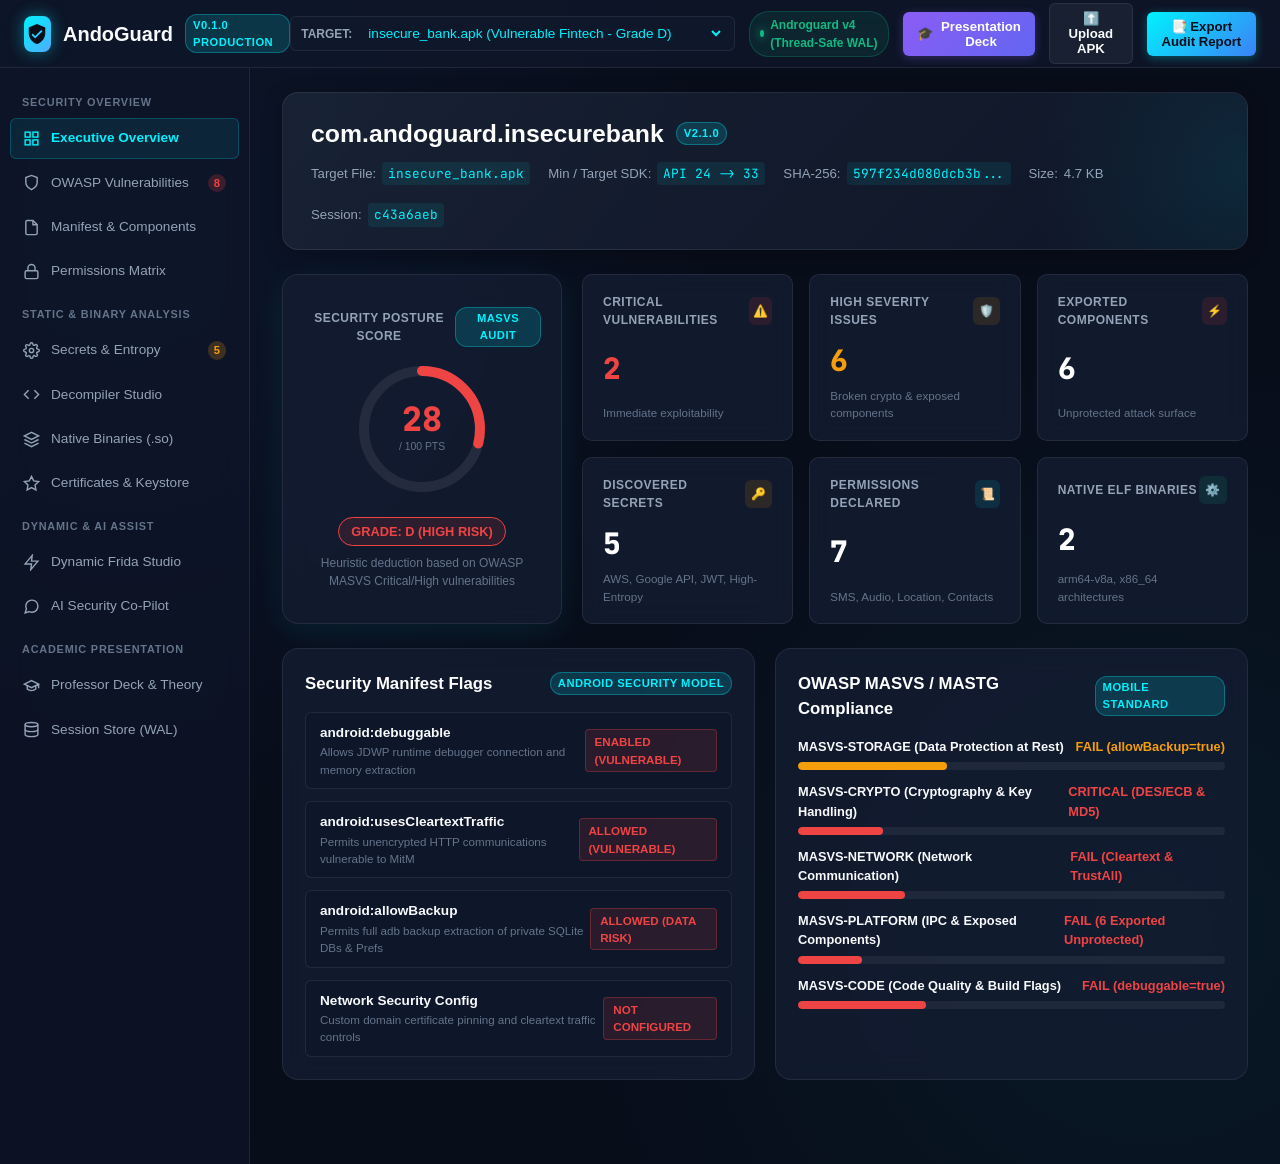
==== dashboard.html @ ec240b14 "feat(dashboard): add modern web dashboard, sample APK datasets, and presentation studio - Add intera" ====
<!DOCTYPE html>
<html lang="en">
<head>
  <meta charset="UTF-8">
  <meta name="viewport" content="width=device-width, initial-scale=1.0">
  <meta name="description" content="AndoGuard — Modern Autonomous Android Reverse Engineering & Security Assessment Dashboard">
  <title>AndoGuard — Android Security Command Center</title>
  <link rel="preconnect" href="https://fonts.googleapis.com">
  <link rel="preconnect" href="https://fonts.gstatic.com" crossorigin>
  <link href="https://fonts.googleapis.com/css2?family=Inter:wght@400;500;600;700;800&family=JetBrains+Mono:wght@400;500;600;700&display=swap" rel="stylesheet">
  <style>
:root {
  --bg-base: #080d1a;
  --bg-surface: #0f172a;
  --bg-card: rgba(20, 30, 51, 0.75);
  --bg-card-hover: rgba(30, 45, 75, 0.85);
  --bg-code: #090d16;
  --border-subtle: rgba(255, 255, 255, 0.08);
  --border-accent: rgba(0, 242, 254, 0.25);
  --text-main: #f8fafc;
  --text-muted: #94a3b8;
  --text-dim: #64748b;
  --cyan-glow: #00f2fe;
  --blue-glow: #3b82f6;
  --purple-glow: #8b5cf6;
  --danger: #ef4444;
  --danger-bg: rgba(239, 68, 68, 0.12);
  --warning: #f59e0b;
  --warning-bg: rgba(245, 158, 11, 0.12);
  --success: #10b981;
  --success-bg: rgba(16, 185, 129, 0.12);
  --info: #06b6d4;
  --radius-lg: 16px;
  --radius-md: 10px;
  --radius-sm: 6px;
  --shadow-glow: 0 8px 32px rgba(0, 242, 254, 0.08);
  --font-main: -apple-system, BlinkMacSystemFont, "Segoe UI", Roboto, "Helvetica Neue", Arial, sans-serif;
  --font-code: "JetBrains Mono", "Fira Code", Consolas, "Courier New", monospace;
  --transition: all 0.2s cubic-bezier(0.4, 0, 0.2, 1);
}

*, *::before, *::after {
  box-sizing: border-box;
  margin: 0;
  padding: 0;
}

body {
  font-family: var(--font-main);
  background-color: var(--bg-base);
  color: var(--text-main);
  line-height: 1.5;
  min-height: 100vh;
  display: flex;
  flex-direction: column;
  overflow-x: hidden;
  background-image: 
    radial-gradient(circle at 10% 20%, rgba(59, 130, 246, 0.07) 0%, transparent 40%),
    radial-gradient(circle at 90% 80%, rgba(0, 242, 254, 0.05) 0%, transparent 40%);
}

/* Custom Scrollbars */
::-webkit-scrollbar {
  width: 7px;
  height: 7px;
}
::-webkit-scrollbar-track {
  background: var(--bg-base);
}
::-webkit-scrollbar-thumb {
  background: #1e293b;
  border-radius: 4px;
}
::-webkit-scrollbar-thumb:hover {
  background: #334155;
}

/* Header & Top Bar */
.navbar {
  height: 68px;
  background: rgba(15, 23, 42, 0.85);
  backdrop-filter: blur(16px);
  -webkit-backdrop-filter: blur(16px);
  border-bottom: 1px solid var(--border-subtle);
  display: flex;
  align-items: center;
  justify-content: space-between;
  padding: 0 24px;
  position: sticky;
  top: 0;
  z-index: 100;
}

.nav-brand {
  display: flex;
  align-items: center;
  gap: 12px;
  font-size: 1.25rem;
  font-weight: 700;
  color: var(--text-main);
  text-decoration: none;
}

.brand-icon {
  width: 36px;
  height: 36px;
  background: linear-gradient(135deg, #00f2fe 0%, #4facfe 100%);
  border-radius: 8px;
  display: flex;
  align-items: center;
  justify-content: center;
  box-shadow: 0 0 16px rgba(0, 242, 254, 0.4);
}

.brand-icon svg {
  width: 22px;
  height: 22px;
  fill: #080d1a;
}

.nav-tag {
  font-size: 0.7rem;
  background: rgba(0, 242, 254, 0.15);
  color: var(--cyan-glow);
  padding: 2px 7px;
  border-radius: 12px;
  border: 1px solid rgba(0, 242, 254, 0.3);
  text-transform: uppercase;
  letter-spacing: 0.5px;
}

.nav-controls {
  display: flex;
  align-items: center;
  gap: 14px;
}

.target-select-wrap {
  display: flex;
  align-items: center;
  background: var(--bg-surface);
  border: 1px solid var(--border-subtle);
  border-radius: var(--radius-sm);
  padding: 2px 10px;
}

.target-select-wrap label {
  font-size: 0.75rem;
  color: var(--text-muted);
  margin-right: 8px;
  text-transform: uppercase;
  font-weight: 600;
}

.target-select {
  background: transparent;
  color: var(--cyan-glow);
  border: none;
  font-size: 0.85rem;
  font-family: inherit;
  outline: none;
  cursor: pointer;
  padding: 6px 4px;
}

.target-select option {
  background: var(--bg-surface);
  color: var(--text-main);
}

.engine-pill {
  display: flex;
  align-items: center;
  gap: 6px;
  background: rgba(16, 185, 129, 0.1);
  border: 1px solid rgba(16, 185, 129, 0.25);
  color: var(--success);
  padding: 4px 10px;
  border-radius: 20px;
  font-size: 0.75rem;
  font-weight: 600;
}

.pulse-dot {
  width: 7px;
  height: 7px;
  background-color: var(--success);
  border-radius: 50%;
  box-shadow: 0 0 8px var(--success);
  animation: pulse 1.8s infinite;
}

@keyframes pulse {
  0% { transform: scale(0.95); opacity: 0.8; }
  50% { transform: scale(1.3); opacity: 1; }
  100% { transform: scale(0.95); opacity: 0.8; }
}

/* Action Buttons */
.btn {
  display: inline-flex;
  align-items: center;
  gap: 8px;
  padding: 7px 14px;
  border-radius: var(--radius-sm);
  font-size: 0.825rem;
  font-weight: 600;
  cursor: pointer;
  border: 1px solid transparent;
  transition: var(--transition);
  text-decoration: none;
}

.btn-primary {
  background: linear-gradient(135deg, #00f2fe 0%, #3b82f6 100%);
  color: #080d1a;
  border: none;
  box-shadow: 0 2px 10px rgba(0, 242, 254, 0.3);
}

.btn-primary:hover {
  transform: translateY(-1px);
  box-shadow: 0 4px 16px rgba(0, 242, 254, 0.5);
}

.btn-academic {
  background: linear-gradient(135deg, #8b5cf6 0%, #6366f1 100%);
  color: #fff;
  border: none;
  box-shadow: 0 2px 10px rgba(139, 92, 246, 0.3);
}

.btn-academic:hover {
  transform: translateY(-1px);
  box-shadow: 0 4px 16px rgba(139, 92, 246, 0.5);
}

.btn-secondary {
  background: rgba(255, 255, 255, 0.05);
  border: 1px solid var(--border-subtle);
  color: var(--text-main);
}

.btn-secondary:hover {
  background: rgba(255, 255, 255, 0.1);
  border-color: var(--border-accent);
}

/* Layout App Container */
.app-container {
  display: flex;
  flex: 1;
}

/* Sidebar Navigation */
.sidebar {
  width: 250px;
  background: rgba(15, 23, 42, 0.6);
  backdrop-filter: blur(12px);
  border-right: 1px solid var(--border-subtle);
  padding: 16px 10px;
  display: flex;
  flex-direction: column;
  gap: 4px;
}

.sidebar-heading {
  font-size: 0.68rem;
  text-transform: uppercase;
  color: var(--text-dim);
  font-weight: 700;
  padding: 10px 12px 4px;
  letter-spacing: 0.8px;
}

.nav-item {
  display: flex;
  align-items: center;
  gap: 11px;
  padding: 9px 12px;
  border-radius: var(--radius-sm);
  color: var(--text-muted);
  text-decoration: none;
  font-size: 0.85rem;
  font-weight: 500;
  cursor: pointer;
  transition: var(--transition);
  border: 1px solid transparent;
}

.nav-item:hover {
  color: var(--text-main);
  background: rgba(255, 255, 255, 0.04);
}

.nav-item.active {
  color: var(--cyan-glow);
  background: rgba(0, 242, 254, 0.08);
  border-color: rgba(0, 242, 254, 0.2);
  font-weight: 600;
}

.nav-item svg {
  width: 17px;
  height: 17px;
  flex-shrink: 0;
}

.nav-badge {
  margin-left: auto;
  font-size: 0.7rem;
  padding: 1px 6px;
  border-radius: 10px;
  background: rgba(239, 68, 68, 0.2);
  color: var(--danger);
  font-weight: 700;
}

.nav-badge.warning {
  background: rgba(245, 158, 11, 0.2);
  color: var(--warning);
}

/* Main Content Area */
.main-content {
  flex: 1;
  padding: 24px 32px 60px;
  overflow-y: auto;
  max-width: 1500px;
  margin: 0 auto;
  width: 100%;
}

.tab-pane {
  display: none;
  animation: fadeIn 0.25s ease-out;
}

.tab-pane.active {
  display: block;
}

@keyframes fadeIn {
  from { opacity: 0; transform: translateY(4px); }
  to { opacity: 1; transform: translateY(0); }
}

/* Dashboard Header Banner */
.target-banner {
  background: linear-gradient(135deg, rgba(30, 41, 59, 0.7) 0%, rgba(15, 23, 42, 0.9) 100%);
  border: 1px solid var(--border-subtle);
  border-radius: var(--radius-lg);
  padding: 22px 28px;
  display: flex;
  align-items: center;
  justify-content: space-between;
  margin-bottom: 24px;
  box-shadow: 0 4px 20px rgba(0, 0, 0, 0.25);
  position: relative;
  overflow: hidden;
}

.target-banner::after {
  content: "";
  position: absolute;
  top: 0;
  right: 0;
  width: 300px;
  height: 100%;
  background: radial-gradient(circle at right center, rgba(0, 242, 254, 0.08) 0%, transparent 70%);
  pointer-events: none;
}

.target-title-block h1 {
  font-size: 1.55rem;
  font-weight: 700;
  color: #fff;
  display: flex;
  align-items: center;
  gap: 12px;
}

.target-meta-row {
  display: flex;
  flex-wrap: wrap;
  gap: 18px;
  margin-top: 10px;
  font-size: 0.825rem;
  color: var(--text-muted);
}

.target-meta-item {
  display: flex;
  align-items: center;
  gap: 6px;
}

.target-meta-item code {
  color: var(--cyan-glow);
  font-family: var(--font-code);
  font-size: 0.8rem;
  background: rgba(0, 242, 254, 0.08);
  padding: 2px 6px;
  border-radius: 4px;
}

/* Security Score Radial & Metric Cards */
.overview-grid {
  display: grid;
  grid-template-columns: 280px 1fr;
  gap: 20px;
  margin-bottom: 24px;
}

.score-card {
  background: var(--bg-card);
  backdrop-filter: blur(12px);
  border: 1px solid var(--border-subtle);
  border-radius: var(--radius-lg);
  padding: 24px 20px;
  display: flex;
  flex-direction: column;
  align-items: center;
  justify-content: center;
  text-align: center;
  box-shadow: var(--shadow-glow);
}

.radial-container {
  position: relative;
  width: 140px;
  height: 140px;
  margin: 12px 0;
}

.radial-svg {
  transform: rotate(-90deg);
  width: 140px;
  height: 140px;
}

.radial-bg {
  fill: none;
  stroke: rgba(255, 255, 255, 0.08);
  stroke-width: 10;
}

.radial-progress {
  fill: none;
  stroke: var(--danger);
  stroke-width: 10;
  stroke-dasharray: 377;
  stroke-dashoffset: 200;
  stroke-linecap: round;
  transition: stroke-dashoffset 1s ease, stroke 0.5s ease;
}

.score-text {
  position: absolute;
  top: 50%;
  left: 50%;
  transform: translate(-50%, -50%);
  display: flex;
  flex-direction: column;
  align-items: center;
}

.score-number {
  font-size: 2.1rem;
  font-weight: 800;
  font-family: var(--font-code);
  line-height: 1;
}

.score-label {
  font-size: 0.65rem;
  text-transform: uppercase;
  color: var(--text-dim);
  margin-top: 2px;
}

.grade-badge {
  display: inline-block;
  padding: 4px 12px;
  border-radius: 20px;
  font-size: 0.8rem;
  font-weight: 700;
  margin-top: 6px;
  background: var(--danger-bg);
  color: var(--danger);
  border: 1px solid rgba(239, 68, 68, 0.3);
}

.metrics-summary-grid {
  display: grid;
  grid-template-columns: repeat(auto-fit, minmax(180px, 1fr));
  gap: 16px;
}

.metric-card {
  background: var(--bg-card);
  backdrop-filter: blur(12px);
  border: 1px solid var(--border-subtle);
  border-radius: var(--radius-md);
  padding: 18px 20px;
  display: flex;
  flex-direction: column;
  justify-content: space-between;
  transition: var(--transition);
}

.metric-card:hover {
  border-color: var(--border-accent);
  transform: translateY(-2px);
}

.metric-header {
  display: flex;
  align-items: center;
  justify-content: space-between;
  color: var(--text-muted);
  font-size: 0.75rem;
  font-weight: 600;
  text-transform: uppercase;
  letter-spacing: 0.5px;
}

.metric-icon {
  width: 28px;
  height: 28px;
  border-radius: 6px;
  display: flex;
  align-items: center;
  justify-content: center;
}

.metric-icon.danger { background: var(--danger-bg); color: var(--danger); }
.metric-icon.warning { background: var(--warning-bg); color: var(--warning); }
.metric-icon.success { background: var(--success-bg); color: var(--success); }
.metric-icon.info { background: rgba(0, 242, 254, 0.1); color: var(--cyan-glow); }

.metric-value {
  font-size: 1.85rem;
  font-weight: 800;
  margin-top: 10px;
  font-family: var(--font-code);
  color: #fff;
}

.metric-sub {
  font-size: 0.725rem;
  color: var(--text-dim);
  margin-top: 4px;
}

/* Security Flags & MASVS Matrix */
.cards-row {
  display: grid;
  grid-template-columns: 1fr 1fr;
  gap: 20px;
  margin-bottom: 24px;
}

.panel-card {
  background: var(--bg-card);
  backdrop-filter: blur(12px);
  border: 1px solid var(--border-subtle);
  border-radius: var(--radius-lg);
  padding: 22px;
}

.panel-card h2 {
  font-size: 1.05rem;
  font-weight: 600;
  color: #fff;
  margin-bottom: 16px;
  display: flex;
  align-items: center;
  justify-content: space-between;
}

.flags-list {
  display: flex;
  flex-direction: column;
  gap: 12px;
}

.flag-item {
  display: flex;
  align-items: center;
  justify-content: space-between;
  padding: 10px 14px;
  background: rgba(15, 23, 42, 0.7);
  border-radius: var(--radius-sm);
  border: 1px solid var(--border-subtle);
}

.flag-info {
  display: flex;
  flex-direction: column;
}

.flag-name {
  font-size: 0.85rem;
  font-weight: 600;
  color: var(--text-main);
}

.flag-desc {
  font-size: 0.725rem;
  color: var(--text-dim);
}

.status-badge {
  padding: 3px 9px;
  border-radius: 4px;
  font-size: 0.725rem;
  font-weight: 700;
  text-transform: uppercase;
}

.status-badge.danger {
  background: var(--danger-bg);
  color: var(--danger);
  border: 1px solid rgba(239, 68, 68, 0.3);
}

.status-badge.safe {
  background: var(--success-bg);
  color: var(--success);
  border: 1px solid rgba(16, 185, 129, 0.3);
}

/* MASVS Compliance Radar / Bar */
.masvs-list {
  display: flex;
  flex-direction: column;
  gap: 12px;
}

.masvs-item {
  display: flex;
  flex-direction: column;
  gap: 6px;
}

.masvs-header {
  display: flex;
  justify-content: space-between;
  font-size: 0.8rem;
  font-weight: 600;
}

.masvs-bar-track {
  height: 8px;
  background: rgba(255, 255, 255, 0.06);
  border-radius: 4px;
  overflow: hidden;
}

.masvs-bar-fill {
  height: 100%;
  border-radius: 4px;
  transition: width 0.8s ease;
}

/* Vulnerabilities Tab */
.filter-bar {
  display: flex;
  align-items: center;
  justify-content: space-between;
  margin-bottom: 18px;
  gap: 16px;
  flex-wrap: wrap;
}

.filter-pills {
  display: flex;
  gap: 8px;
}

.filter-btn {
  background: rgba(255, 255, 255, 0.04);
  border: 1px solid var(--border-subtle);
  color: var(--text-muted);
  padding: 6px 12px;
  border-radius: 20px;
  font-size: 0.775rem;
  font-weight: 600;
  cursor: pointer;
  transition: var(--transition);
}

.filter-btn.active, .filter-btn:hover {
  background: rgba(0, 242, 254, 0.12);
  color: var(--cyan-glow);
  border-color: rgba(0, 242, 254, 0.3);
}

.search-input {
  background: rgba(15, 23, 42, 0.8);
  border: 1px solid var(--border-subtle);
  border-radius: var(--radius-sm);
  padding: 7px 14px;
  color: var(--text-main);
  font-size: 0.825rem;
  width: 260px;
  outline: none;
  font-family: inherit;
}

.search-input:focus {
  border-color: var(--cyan-glow);
  box-shadow: 0 0 10px rgba(0, 242, 254, 0.2);
}

.findings-container {
  display: flex;
  flex-direction: column;
  gap: 14px;
}

.finding-card {
  background: var(--bg-card);
  border: 1px solid var(--border-subtle);
  border-left: 4px solid var(--border-subtle);
  border-radius: var(--radius-md);
  padding: 18px 22px;
  transition: var(--transition);
}

.finding-card.critical { border-left-color: var(--danger); }
.finding-card.high { border-left-color: #f97316; }
.finding-card.medium { border-left-color: var(--warning); }
.finding-card.low { border-left-color: #38bdf8; }
.finding-card.info { border-left-color: var(--info); }

.finding-top {
  display: flex;
  align-items: center;
  justify-content: space-between;
  margin-bottom: 8px;
}

.finding-title-group {
  display: flex;
  align-items: center;
  gap: 12px;
}

.severity-pill {
  font-size: 0.7rem;
  font-weight: 800;
  padding: 2px 8px;
  border-radius: 4px;
  text-transform: uppercase;
}

.severity-pill.critical { background: var(--danger-bg); color: var(--danger); border: 1px solid rgba(239, 68, 68, 0.4); }
.severity-pill.high { background: rgba(249, 115, 22, 0.15); color: #f97316; border: 1px solid rgba(249, 115, 22, 0.4); }
.severity-pill.medium { background: var(--warning-bg); color: var(--warning); border: 1px solid rgba(245, 158, 11, 0.4); }
.severity-pill.low { background: rgba(56, 189, 248, 0.15); color: #38bdf8; border: 1px solid rgba(56, 189, 248, 0.4); }
.severity-pill.info { background: rgba(6, 182, 212, 0.15); color: var(--info); border: 1px solid rgba(6, 182, 212, 0.4); }

.finding-title {
  font-size: 0.95rem;
  font-weight: 600;
  color: #fff;
}

.masvs-tag {
  font-family: var(--font-code);
  font-size: 0.725rem;
  background: rgba(139, 92, 246, 0.15);
  color: var(--purple-glow);
  padding: 2px 7px;
  border-radius: 4px;
  border: 1px solid rgba(139, 92, 246, 0.3);
}

.finding-evidence {
  font-size: 0.825rem;
  color: var(--text-muted);
  margin-bottom: 12px;
  line-height: 1.5;
}

.finding-remediation-box {
  background: rgba(15, 23, 42, 0.85);
  border-radius: var(--radius-sm);
  padding: 10px 14px;
  font-size: 0.8rem;
  border-left: 3px solid var(--cyan-glow);
}

.finding-remediation-box strong {
  color: var(--cyan-glow);
  margin-right: 6px;
}

/* Studio & Code Viewer */
.studio-layout {
  display: grid;
  grid-template-columns: 320px 1fr;
  gap: 16px;
  height: calc(100vh - 190px);
  min-height: 550px;
}

.studio-sidebar {
  background: var(--bg-card);
  border: 1px solid var(--border-subtle);
  border-radius: var(--radius-md);
  padding: 14px;
  display: flex;
  flex-direction: column;
}

.class-search {
  width: 100%;
  margin-bottom: 12px;
}

.class-list {
  flex: 1;
  overflow-y: auto;
  display: flex;
  flex-direction: column;
  gap: 3px;
}

.class-item {
  padding: 7px 10px;
  border-radius: var(--radius-sm);
  font-size: 0.8rem;
  font-family: var(--font-code);
  color: var(--text-muted);
  cursor: pointer;
  transition: var(--transition);
  display: flex;
  align-items: center;
  justify-content: space-between;
}

.class-item:hover {
  background: rgba(255, 255, 255, 0.05);
  color: var(--text-main);
}

.class-item.active {
  background: rgba(0, 242, 254, 0.12);
  color: var(--cyan-glow);
  font-weight: 600;
}

.studio-editor-container {
  background: var(--bg-code);
  border: 1px solid var(--border-subtle);
  border-radius: var(--radius-md);
  display: flex;
  flex-direction: column;
  overflow: hidden;
}

.editor-header {
  height: 44px;
  background: rgba(15, 23, 42, 0.9);
  border-bottom: 1px solid var(--border-subtle);
  display: flex;
  align-items: center;
  justify-content: space-between;
  padding: 0 16px;
}

.editor-tabs {
  display: flex;
  gap: 6px;
}

.editor-tab-btn {
  background: transparent;
  border: none;
  color: var(--text-muted);
  padding: 6px 12px;
  font-size: 0.775rem;
  font-weight: 600;
  cursor: pointer;
  border-radius: 4px;
  transition: var(--transition);
}

.editor-tab-btn.active {
  background: rgba(0, 242, 254, 0.15);
  color: var(--cyan-glow);
}

.code-wrapper {
  flex: 1;
  overflow: auto;
  padding: 16px;
  font-family: var(--font-code);
  font-size: 0.825rem;
  line-height: 1.6;
  color: #e2e8f0;
}

pre code {
  white-space: pre;
}

/* Tables Styling */
.table-container {
  background: var(--bg-card);
  border: 1px solid var(--border-subtle);
  border-radius: var(--radius-md);
  overflow: hidden;
}

table {
  width: 100%;
  border-collapse: collapse;
  text-align: left;
  font-size: 0.825rem;
}

th {
  background: rgba(15, 23, 42, 0.9);
  padding: 12px 16px;
  color: var(--cyan-glow);
  font-weight: 600;
  text-transform: uppercase;
  font-size: 0.725rem;
  letter-spacing: 0.5px;
  border-bottom: 1px solid var(--border-subtle);
}

td {
  padding: 12px 16px;
  border-bottom: 1px solid var(--border-subtle);
  color: var(--text-muted);
}

tr:hover td {
  background: rgba(255, 255, 255, 0.02);
  color: var(--text-main);
}

/* Chat & AI Co-Pilot */
.chat-window {
  background: var(--bg-card);
  border: 1px solid var(--border-subtle);
  border-radius: var(--radius-lg);
  display: flex;
  flex-direction: column;
  height: calc(100vh - 190px);
  min-height: 550px;
}

.chat-history {
  flex: 1;
  overflow-y: auto;
  padding: 24px;
  display: flex;
  flex-direction: column;
  gap: 18px;
}

.chat-message {
  display: flex;
  gap: 14px;
  max-width: 82%;
}

.chat-message.user {
  align-self: flex-end;
  flex-direction: row-reverse;
}

.chat-avatar {
  width: 34px;
  height: 34px;
  border-radius: 8px;
  display: flex;
  align-items: center;
  justify-content: center;
  font-size: 0.85rem;
  font-weight: 700;
  flex-shrink: 0;
}

.chat-message.bot .chat-avatar {
  background: linear-gradient(135deg, #00f2fe 0%, #3b82f6 100%);
  color: #080d1a;
}

.chat-message.user .chat-avatar {
  background: linear-gradient(135deg, #8b5cf6 0%, #6366f1 100%);
  color: #fff;
}

.chat-bubble {
  background: rgba(15, 23, 42, 0.85);
  border: 1px solid var(--border-subtle);
  padding: 14px 18px;
  border-radius: var(--radius-md);
  font-size: 0.85rem;
  line-height: 1.6;
}

.chat-message.user .chat-bubble {
  background: rgba(59, 130, 246, 0.15);
  border-color: rgba(59, 130, 246, 0.3);
  color: #fff;
}

.chat-input-bar {
  padding: 16px 20px;
  border-top: 1px solid var(--border-subtle);
  display: flex;
  gap: 10px;
}

.chat-chips {
  display: flex;
  gap: 8px;
  padding: 0 20px 12px;
  flex-wrap: wrap;
}

.chip-btn {
  font-size: 0.725rem;
  background: rgba(0, 242, 254, 0.08);
  border: 1px solid rgba(0, 242, 254, 0.2);
  color: var(--cyan-glow);
  padding: 4px 10px;
  border-radius: 14px;
  cursor: pointer;
  transition: var(--transition);
}

.chip-btn:hover {
  background: rgba(0, 242, 254, 0.18);
}

/* Academic Presentation Deck */
.presentation-container {
  display: flex;
  flex-direction: column;
  gap: 24px;
}

.slide-card {
  background: var(--bg-card);
  backdrop-filter: blur(12px);
  border: 1px solid var(--border-subtle);
  border-radius: var(--radius-lg);
  padding: 28px 32px;
  position: relative;
  overflow: hidden;
}

.slide-card::before {
  content: "";
  position: absolute;
  top: 0;
  left: 0;
  width: 5px;
  height: 100%;
  background: linear-gradient(to bottom, #8b5cf6, #3b82f6);
}

.slide-badge {
  font-size: 0.7rem;
  font-weight: 700;
  color: var(--purple-glow);
  background: rgba(139, 92, 246, 0.15);
  padding: 3px 8px;
  border-radius: 4px;
  display: inline-block;
  margin-bottom: 8px;
}

.slide-card h3 {
  font-size: 1.35rem;
  color: #fff;
  margin-bottom: 12px;
}

.deck-grid {
  display: grid;
  grid-template-columns: repeat(auto-fit, minmax(260px, 1fr));
  gap: 16px;
  margin-top: 16px;
}

.deck-item {
  background: rgba(15, 23, 42, 0.7);
  border: 1px solid var(--border-subtle);
  border-radius: var(--radius-md);
  padding: 16px;
}

.deck-item h4 {
  font-size: 0.95rem;
  color: var(--cyan-glow);
  margin-bottom: 6px;
}

.deck-item p {
  font-size: 0.8rem;
  color: var(--text-muted);
}

/* Dialog Modal */
dialog {
  background: var(--bg-surface);
  border: 1px solid var(--border-accent);
  border-radius: var(--radius-lg);
  padding: 28px;
  color: var(--text-main);
  max-width: 540px;
  width: 90%;
  margin: auto;
  box-shadow: 0 20px 40px rgba(0, 0, 0, 0.6);
  outline: none;
}

dialog::backdrop {
  background: rgba(0, 0, 0, 0.75);
  backdrop-filter: blur(6px);
}

.modal-header {
  display: flex;
  align-items: center;
  justify-content: space-between;
  margin-bottom: 18px;
}

.drop-zone {
  border: 2px dashed rgba(0, 242, 254, 0.4);
  border-radius: var(--radius-md);
  padding: 36px 20px;
  text-align: center;
  cursor: pointer;
  background: rgba(0, 242, 254, 0.03);
  transition: var(--transition);
}

.drop-zone:hover {
  background: rgba(0, 242, 254, 0.08);
  border-color: var(--cyan-glow);
}

/* Responsive adjustments */
@media (max-width: 1024px) {
  .app-container {
    flex-direction: column;
  }
  .sidebar {
    width: 100%;
    flex-direction: row;
    overflow-x: auto;
    border-right: none;
    border-bottom: 1px solid var(--border-subtle);
  }
  .overview-grid, .cards-row, .studio-layout {
    grid-template-columns: 1fr;
  }
  .studio-layout {
    height: auto;
  }
}

</style>
</head>
<body>
  <!-- Header Bar -->
  <header class="navbar" id="mainHeader">
    <a href="#" class="nav-brand" id="brandLink">
      <div class="brand-icon">
        <svg viewBox="0 0 24 24">
          <path d="M12 1L3 5v6c0 5.55 3.84 10.74 9 12 5.16-1.26 9-6.45 9-12V5l-9-4zm-2 16l-4-4 1.41-1.41L10 14.17l6.59-6.59L18 9l-8 8z"/>
        </svg>
      </div>
      <span>AndoGuard</span>
      <span class="nav-tag">v0.1.0 Production</span>
    </a>

    <div class="nav-controls">
      <div class="target-select-wrap">
        <label for="targetSelect">Target:</label>
        <select id="targetSelect" class="target-select" title="Switch active target APK">
          <option value="insecure_bank.apk">insecure_bank.apk (Vulnerable Showcase)</option>
          <option value="demo.apk">demo.apk (Minimal Baseline)</option>
        </select>
      </div>

      <div class="engine-pill" id="engineStatusPill" title="Thread-safe WAL backend active">
        <span class="pulse-dot"></span>
        <span id="engineStatusText">Androguard v4 (Thread-Safe WAL)</span>
      </div>

      <button class="btn btn-academic" id="presentationModeBtn" title="Toggle Academic Presentation Deck">
        <span>🎓</span>
        <span>Presentation Deck</span>
      </button>

      <button class="btn btn-secondary" id="uploadModalOpenBtn" title="Upload new APK file">
        <span>⬆️ Upload APK</span>
      </button>

      <button class="btn btn-primary" id="exportBtn" title="Download Audit Report">
        <span>📑 Export Audit Report</span>
      </button>
    </div>
  </header>

  <!-- App Body Layout -->
  <div class="app-container">
    <!-- Sidebar Navigation -->
    <nav class="sidebar" id="sidebarNav" aria-label="Main Navigation">
      <div class="sidebar-heading">Security Overview</div>
      <a class="nav-item active" data-tab="tab-overview" id="nav-overview">
        <svg viewBox="0 0 24 24" fill="none" stroke="currentColor" stroke-width="2"><rect x="3" y="3" width="7" height="7"/><rect x="14" y="3" width="7" height="7"/><rect x="14" y="14" width="7" height="7"/><rect x="3" y="14" width="7" height="7"/></svg>
        <span>Executive Overview</span>
      </a>
      <a class="nav-item" data-tab="tab-vulns" id="nav-vulns">
        <svg viewBox="0 0 24 24" fill="none" stroke="currentColor" stroke-width="2"><path d="M12 22s8-4 8-10V5l-8-3-8 3v7c0 6 8 10 8 10z"/></svg>
        <span>OWASP Vulnerabilities</span>
        <span class="nav-badge" id="vulnsCountBadge">12</span>
      </a>
      <a class="nav-item" data-tab="tab-manifest" id="nav-manifest">
        <svg viewBox="0 0 24 24" fill="none" stroke="currentColor" stroke-width="2"><path d="M14 2H6a2 2 0 0 0-2 2v16a2 2 0 0 0 2 2h12a2 2 0 0 0 2-2V8z"/><polyline points="14 2 14 8 20 8"/></svg>
        <span>Manifest & Components</span>
      </a>
      <a class="nav-item" data-tab="tab-permissions" id="nav-permissions">
        <svg viewBox="0 0 24 24" fill="none" stroke="currentColor" stroke-width="2"><rect x="3" y="11" width="18" height="11" rx="2" ry="2"/><path d="M7 11V7a5 5 0 0 1 10 0v4"/></svg>
        <span>Permissions Matrix</span>
      </a>

      <div class="sidebar-heading">Static & Binary Analysis</div>
      <a class="nav-item" data-tab="tab-secrets" id="nav-secrets">
        <svg viewBox="0 0 24 24" fill="none" stroke="currentColor" stroke-width="2"><circle cx="12" cy="12" r="3"/><path d="M19.4 15a1.65 1.65 0 0 0 .33 1.82l.06.06a2 2 0 0 1 0 2.83 2 2 0 0 1-2.83 0l-.06-.06a1.65 1.65 0 0 0-1.82-.33 1.65 1.65 0 0 0-1 1.51V21a2 2 0 0 1-2 2 2 2 0 0 1-2-2v-.09A1.65 1.65 0 0 0 9 19.4a1.65 1.65 0 0 0-1.82.33l-.06.06a2 2 0 0 1-2.83 0 2 2 0 0 1 0-2.83l.06-.06a1.65 1.65 0 0 0 .33-1.82 1.65 1.65 0 0 0-1.51-1H3a2 2 0 0 1-2-2 2 2 0 0 1 2-2h.09A1.65 1.65 0 0 0 4.6 9a1.65 1.65 0 0 0-.33-1.82l-.06-.06a2 2 0 0 1 0-2.83 2 2 0 0 1 2.83 0l.06.06a1.65 1.65 0 0 0 1.82.33H9a1.65 1.65 0 0 0 1-1.51V3a2 2 0 0 1 2-2 2 2 0 0 1 2 2v.09a1.65 1.65 0 0 0 1 1.51 1.65 1.65 0 0 0 1.82-.33l.06-.06a2 2 0 0 1 2.83 0 2 2 0 0 1 0 2.83l-.06.06a1.65 1.65 0 0 0-.33 1.82V9a1.65 1.65 0 0 0 1.51 1H21a2 2 0 0 1 2 2 2 2 0 0 1-2 2h-.09a1.65 1.65 0 0 0-1.51 1z"/></svg>
        <span>Secrets & Entropy</span>
        <span class="nav-badge warning" id="secretsCountBadge">9</span>
      </a>
      <a class="nav-item" data-tab="tab-studio" id="nav-studio">
        <svg viewBox="0 0 24 24" fill="none" stroke="currentColor" stroke-width="2"><polyline points="16 18 22 12 16 6"/><polyline points="8 6 2 12 8 18"/></svg>
        <span>Decompiler Studio</span>
      </a>
      <a class="nav-item" data-tab="tab-native" id="nav-native">
        <svg viewBox="0 0 24 24" fill="none" stroke="currentColor" stroke-width="2"><polygon points="12 2 2 7 12 12 22 7 12 2"/><polyline points="2 17 12 22 22 17"/><polyline points="2 12 12 17 22 12"/></svg>
        <span>Native Binaries (.so)</span>
      </a>
      <a class="nav-item" data-tab="tab-certs" id="nav-certs">
        <svg viewBox="0 0 24 24" fill="none" stroke="currentColor" stroke-width="2"><path d="M12 2l3.09 6.26L22 9.27l-5 4.87 1.18 6.88L12 17.77l-6.18 3.25L7 14.14 2 9.27l6.91-1.01L12 2z"/></svg>
        <span>Certificates & Keystore</span>
      </a>

      <div class="sidebar-heading">Dynamic & AI Assist</div>
      <a class="nav-item" data-tab="tab-frida" id="nav-frida">
        <svg viewBox="0 0 24 24" fill="none" stroke="currentColor" stroke-width="2"><polygon points="13 2 3 14 12 14 11 22 21 10 12 10 13 2"/></svg>
        <span>Dynamic Frida Studio</span>
      </a>
      <a class="nav-item" data-tab="tab-ai" id="nav-ai">
        <svg viewBox="0 0 24 24" fill="none" stroke="currentColor" stroke-width="2"><path d="M21 11.5a8.38 8.38 0 0 1-.9 3.8 8.5 8.5 0 0 1-7.6 4.7 8.38 8.38 0 0 1-3.8-.9L3 21l1.9-5.7a8.38 8.38 0 0 1-.9-3.8 8.5 8.5 0 0 1 4.7-7.6 8.38 8.38 0 0 1 3.8-.9h.5a8.48 8.48 0 0 1 8 8v.5z"/></svg>
        <span>AI Security Co-Pilot</span>
      </a>

      <div class="sidebar-heading">Academic Presentation</div>
      <a class="nav-item" data-tab="tab-presentation" id="nav-presentation">
        <svg viewBox="0 0 24 24" fill="none" stroke="currentColor" stroke-width="2"><path d="M22 10v6M2 10l10-5 10 5-10 5z"/><path d="M6 12v5c3 3 9 3 12 0v-5"/></svg>
        <span>Professor Deck & Theory</span>
      </a>
      <a class="nav-item" data-tab="tab-sessions" id="nav-sessions">
        <svg viewBox="0 0 24 24" fill="none" stroke="currentColor" stroke-width="2"><ellipse cx="12" cy="5" rx="9" ry="3"/><path d="M21 12c0 1.66-4 3-9 3s-9-1.34-9-3"/><path d="M3 5v14c0 1.66 4 3 9 3s9-1.34 9-3V5"/></svg>
        <span>Session Store (WAL)</span>
      </a>
    </nav>

    <!-- Main Dynamic Content -->
    <main class="main-content" id="mainContent">

      <!-- Target Banner -->
      <section class="target-banner" id="targetBanner">
        <div class="target-title-block">
          <h1>
            <span id="targetPackageTitle">com.andoguard.insecurebank</span>
            <span class="nav-tag" id="targetVersionTag">v2.1.0</span>
          </h1>
          <div class="target-meta-row">
            <div class="target-meta-item">Target File: <code id="metaTargetFileName">insecure_bank.apk</code></div>
            <div class="target-meta-item">Min / Target SDK: <code id="metaSdkRange">API 24 -> 33</code></div>
            <div class="target-meta-item">SHA-256: <code id="metaSha256">597f234d08...</code></div>
            <div class="target-meta-item">Size: <span id="metaFileSize">4.8 KB</span></div>
            <div class="target-meta-item">Session: <code id="metaSessionId">c43a6aeb</code></div>
          </div>
        </div>
      </section>

      <!-- TAB 1: EXECUTIVE OVERVIEW -->
      <section class="tab-pane active" id="tab-overview">
        <div class="overview-grid">
          <!-- Radial Security Score -->
          <div class="score-card">
            <div class="metric-header" style="width: 100%;">
              <span>Security Posture Score</span>
              <span class="nav-tag">MASVS Audit</span>
            </div>
            <div class="radial-container">
              <svg class="radial-svg" viewBox="0 0 140 140">
                <circle class="radial-bg" cx="70" cy="70" r="58"/>
                <circle class="radial-progress" id="scoreRadialCircle" cx="70" cy="70" r="58"/>
              </svg>
              <div class="score-text">
                <span class="score-number" id="securityScoreNumber">28</span>
                <span class="score-label">/ 100 PTS</span>
              </div>
            </div>
            <div class="grade-badge" id="riskGradeBadge">GRADE: D (HIGH RISK)</div>
            <p style="font-size: 0.75rem; color: var(--text-dim); margin-top: 8px;">
              Heuristic deduction based on OWASP MASVS Critical/High vulnerabilities
            </p>
          </div>

          <!-- Key Metrics Grid -->
          <div class="metrics-summary-grid">
            <div class="metric-card">
              <div class="metric-header">
                <span>Critical Vulnerabilities</span>
                <div class="metric-icon danger">⚠️</div>
              </div>
              <div class="metric-value" id="cardCriticalCount" style="color: var(--danger);">2</div>
              <div class="metric-sub">Immediate exploitability</div>
            </div>

            <div class="metric-card">
              <div class="metric-header">
                <span>High Severity Issues</span>
                <div class="metric-icon warning">🛡️</div>
              </div>
              <div class="metric-value" id="cardHighCount" style="color: var(--warning);">6</div>
              <div class="metric-sub">Broken crypto & exposed components</div>
            </div>

            <div class="metric-card">
              <div class="metric-header">
                <span>Exported Components</span>
                <div class="metric-icon danger">⚡</div>
              </div>
              <div class="metric-value" id="cardExportedCount">6</div>
              <div class="metric-sub">Unprotected attack surface</div>
            </div>

            <div class="metric-card">
              <div class="metric-header">
                <span>Discovered Secrets</span>
                <div class="metric-icon warning">🔑</div>
              </div>
              <div class="metric-value" id="cardSecretsCount">9</div>
              <div class="metric-sub">AWS, Google API, JWT, High-Entropy</div>
            </div>

            <div class="metric-card">
              <div class="metric-header">
                <span>Permissions Declared</span>
                <div class="metric-icon info">📜</div>
              </div>
              <div class="metric-value" id="cardPermissionsCount">7</div>
              <div class="metric-sub">SMS, Audio, Location, Contacts</div>
            </div>

            <div class="metric-card">
              <div class="metric-header">
                <span>Native ELF Binaries</span>
                <div class="metric-icon success">⚙️</div>
              </div>
              <div class="metric-value" id="cardNativeCount">2</div>
              <div class="metric-sub">arm64-v8a, x86_64 architectures</div>
            </div>
          </div>
        </div>

        <!-- Security Flags & OWASP Compliance Radar -->
        <div class="cards-row">
          <!-- Manifest Flags -->
          <div class="panel-card">
            <h2>
              <span>Security Manifest Flags</span>
              <span class="nav-tag">Android Security Model</span>
            </h2>
            <div class="flags-list" id="manifestFlagsList">
              <div class="flag-item">
                <div class="flag-info">
                  <div class="flag-name">android:debuggable</div>
                  <div class="flag-desc">Allows JDWP runtime debugger connection and memory extraction</div>
                </div>
                <span class="status-badge danger" id="flagDebuggable">ENABLED (VULNERABLE)</span>
              </div>
              <div class="flag-item">
                <div class="flag-info">
                  <div class="flag-name">android:usesCleartextTraffic</div>
                  <div class="flag-desc">Permits unencrypted HTTP communications vulnerable to MitM</div>
                </div>
                <span class="status-badge danger" id="flagCleartext">ALLOWED (VULNERABLE)</span>
              </div>
              <div class="flag-item">
                <div class="flag-info">
                  <div class="flag-name">android:allowBackup</div>
                  <div class="flag-desc">Permits full adb backup extraction of private SQLite DBs & Prefs</div>
                </div>
                <span class="status-badge danger" id="flagBackup">ALLOWED (RISK)</span>
              </div>
              <div class="flag-item">
                <div class="flag-info">
                  <div class="flag-name">Network Security Config</div>
                  <div class="flag-desc">Custom domain certificate pinning and cleartext traffic controls</div>
                </div>
                <span class="status-badge danger" id="flagNetConfig">NOT CONFIGURED</span>
              </div>
            </div>
          </div>

          <!-- OWASP MASVS Coverage -->
          <div class="panel-card">
            <h2>
              <span>OWASP MASVS / MASTG Compliance</span>
              <span class="nav-tag">Mobile Standard</span>
            </h2>
            <div class="masvs-list" id="masvsCoverageList">
              <div class="masvs-item">
                <div class="masvs-header">
                  <span>MASVS-STORAGE (Data Protection at Rest)</span>
                  <span style="color: var(--warning);">FAIL (allowBackup=true)</span>
                </div>
                <div class="masvs-bar-track"><div class="masvs-bar-fill" style="width: 35%; background: var(--warning);"></div></div>
              </div>
              <div class="masvs-item">
                <div class="masvs-header">
                  <span>MASVS-CRYPTO (Cryptography & Key Handling)</span>
                  <span style="color: var(--danger);">CRITICAL (DES/ECB & MD5)</span>
                </div>
                <div class="masvs-bar-track"><div class="masvs-bar-fill" style="width: 20%; background: var(--danger);"></div></div>
              </div>
              <div class="masvs-item">
                <div class="masvs-header">
                  <span>MASVS-NETWORK (Network Communication)</span>
                  <span style="color: var(--danger);">FAIL (Cleartext & TrustAll)</span>
                </div>
                <div class="masvs-bar-track"><div class="masvs-bar-fill" style="width: 25%; background: var(--danger);"></div></div>
              </div>
              <div class="masvs-item">
                <div class="masvs-header">
                  <span>MASVS-PLATFORM (IPC & Exposed Components)</span>
                  <span style="color: var(--danger);">FAIL (6 Exported Unprotected)</span>
                </div>
                <div class="masvs-bar-track"><div class="masvs-bar-fill" style="width: 15%; background: var(--danger);"></div></div>
              </div>
              <div class="masvs-item">
                <div class="masvs-header">
                  <span>MASVS-CODE (Code Quality & Build Flags)</span>
                  <span style="color: var(--danger);">FAIL (debuggable=true)</span>
                </div>
                <div class="masvs-bar-track"><div class="masvs-bar-fill" style="width: 30%; background: var(--danger);"></div></div>
              </div>
            </div>
          </div>
        </div>
      </section>

      <!-- TAB 2: VULNERABILITIES -->
      <section class="tab-pane" id="tab-vulns">
        <div class="filter-bar">
          <div class="filter-pills">
            <button class="filter-btn active" data-filter="all">All Findings</button>
            <button class="filter-btn" data-filter="CRITICAL">Critical</button>
            <button class="filter-btn" data-filter="HIGH">High</button>
            <button class="filter-btn" data-filter="MEDIUM">Medium</button>
          </div>
          <input type="text" id="vulnSearchInput" class="search-input" placeholder="🔍 Search vulnerability or MASVS ID...">
        </div>
        <div class="findings-container" id="findingsContainer">
          <!-- Populated by JS -->
        </div>
      </section>

      <!-- TAB 3: MANIFEST & COMPONENTS -->
      <section class="tab-pane" id="tab-manifest">
        <div class="filter-bar">
          <div class="filter-pills">
            <button class="filter-btn active" data-comp-filter="all">All Components</button>
            <button class="filter-btn" data-comp-filter="activity">Activities</button>
            <button class="filter-btn" data-comp-filter="service">Services</button>
            <button class="filter-btn" data-comp-filter="receiver">Broadcast Receivers</button>
            <button class="filter-btn" data-comp-filter="provider">Content Providers</button>
            <button class="filter-btn" data-comp-filter="xml">Raw AndroidManifest.xml</button>
          </div>
        </div>

        <div id="componentsContainer" class="findings-container">
          <!-- Populated by JS -->
        </div>

        <div id="manifestXmlContainer" style="display: none;">
          <div class="studio-editor-container" style="height: 600px;">
            <div class="editor-header">
              <span>AndroidManifest.xml (Decoded AXML Tree)</span>
              <button class="btn btn-secondary" id="copyXmlBtn" style="padding: 4px 10px; font-size: 0.75rem;">Copy XML</button>
            </div>
            <div class="code-wrapper">
              <pre><code id="rawXmlCodeBlock">Loading XML...</code></pre>
            </div>
          </div>
        </div>
      </section>

      <!-- TAB 4: PERMISSIONS MATRIX -->
      <section class="tab-pane" id="tab-permissions">
        <div class="table-container">
          <table>
            <thead>
              <tr>
                <th>Permission Name</th>
                <th>Risk Classification</th>
                <th>Security & Privacy Impact</th>
                <th>Associated MASVS Category</th>
              </tr>
            </thead>
            <tbody id="permissionsTableBody">
              <!-- Populated by JS -->
            </tbody>
          </table>
        </div>
      </section>

      <!-- TAB 5: SECRETS & ENTROPY -->
      <section class="tab-pane" id="tab-secrets">
        <div class="table-container">
          <table>
            <thead>
              <tr>
                <th>Secret Type</th>
                <th>Discovered Key / Token Value</th>
                <th>Shannon Entropy</th>
                <th>Provenance & Source File</th>
                <th>Action</th>
              </tr>
            </thead>
            <tbody id="secretsTableBody">
              <!-- Populated by JS -->
            </tbody>
          </table>
        </div>
      </section>

      <!-- TAB 6: DECOMPILER STUDIO -->
      <section class="tab-pane" id="tab-studio">
        <div class="studio-layout">
          <!-- Class Browser Sidebar -->
          <div class="studio-sidebar">
            <input type="text" id="classSearchInput" class="search-input class-search" placeholder="🔍 Filter classes...">
            <div class="class-list" id="classListContainer">
              <!-- Populated by JS -->
            </div>
          </div>

          <!-- Code View Area -->
          <div class="studio-editor-container">
            <div class="editor-header">
              <div class="editor-tabs">
                <button class="editor-tab-btn active" data-lang="java" id="tabBtnJava">Java Decompiled Source</button>
                <button class="editor-tab-btn" data-lang="dalvik" id="tabBtnDalvik">Dalvik Smali Bytecode</button>
              </div>
              <div style="display: flex; gap: 8px;">
                <button class="btn btn-secondary" id="copyCodeBtn" style="padding: 4px 10px; font-size: 0.75rem;">Copy Code</button>
              </div>
            </div>
            <div class="code-wrapper">
              <pre><code id="codeSourceDisplay">Select a class from the left browser to inspect decompiled source.</code></pre>
            </div>
          </div>
        </div>
      </section>

      <!-- TAB 7: NATIVE BINARIES -->
      <section class="tab-pane" id="tab-native">
        <div class="cards-row" id="nativeLibsContainer">
          <!-- Populated by JS -->
        </div>
      </section>

      <!-- TAB 8: CERTIFICATES & KEYSTORE -->
      <section class="tab-pane" id="tab-certs">
        <div class="panel-card" id="certsCard">
          <h2>
            <span>APK Signature Verification (v1, v2, v3)</span>
            <span class="nav-tag">Android Signing Scheme</span>
          </h2>
          <div id="certsContentContainer">
            <!-- Populated by JS -->
          </div>
        </div>
      </section>

      <!-- TAB 9: DYNAMIC FRIDA STUDIO -->
      <section class="tab-pane" id="tab-frida">
        <div class="cards-row">
          <div class="panel-card">
            <h2>
              <span>Dynamic Script Synthesizer</span>
              <span class="nav-tag">Frida Instrumentation</span>
            </h2>
            <div style="display: flex; flex-direction: column; gap: 14px; margin-top: 12px;">
              <div>
                <label style="font-size: 0.8rem; color: var(--text-muted); font-weight: 600;">Hook Template Preset:</label>
                <select id="fridaHookSelect" class="search-input" style="width: 100%; margin-top: 6px;">
                  <option value="ssl_bypass">SSL Pinning Bypass (OkHttp, TrustManager, NetworkSecurityConfig)</option>
                  <option value="root_bypass">Root & Integrity Detection Bypass (RootBeer, SU binaries, test-keys)</option>
                  <option value="all_bypasses">Full Unified Bypass (SSL + Root + Debugger + Emulator)</option>
                  <option value="method_hook">Java Method Call & Argument Tracer</option>
                </select>
              </div>

              <div id="methodHookInputs" style="display: none; display: flex; flex-direction: column; gap: 8px;">
                <input type="text" id="hookClassInput" class="search-input" style="width: 100%;" placeholder="Target Class (e.g. com.andoguard.insecurebank.AuthManager)">
                <input type="text" id="hookMethodInput" class="search-input" style="width: 100%;" placeholder="Target Method (e.g. decryptAuthToken)">
              </div>

              <button class="btn btn-primary" id="generateScriptBtn">⚡ Generate Frida Script</button>
            </div>
          </div>

          <div class="studio-editor-container" style="height: 500px;">
            <div class="editor-header">
              <span>Frida JavaScript Hook Output</span>
              <button class="btn btn-secondary" id="copyFridaScriptBtn" style="padding: 4px 10px; font-size: 0.75rem;">Copy Script</button>
            </div>
            <div class="code-wrapper">
              <pre><code id="fridaScriptCode">Click "Generate Frida Script" to produce runtime instrumentation hooks.</code></pre>
            </div>
          </div>
        </div>
      </section>

      <!-- TAB 10: AI SECURITY CO-PILOT -->
      <section class="tab-pane" id="tab-ai">
        <div class="chat-window">
          <div class="chat-history" id="chatHistory">
            <div class="chat-message bot">
              <div class="chat-avatar">AI</div>
              <div class="chat-bubble">
                Hello! I am your <strong>AndoGuard Security Co-Pilot</strong>. I have indexed the active target <code>com.andoguard.insecurebank</code> across all decompiled DEX classes, native ELF headers, and OWASP MASVS compliance findings. Ask me to triage vulnerabilities, explain bytecode logic, or generate an executive briefing for your professor!
              </div>
            </div>
          </div>

          <div class="chat-chips">
            <button class="chip-btn" data-prompt="Generate an executive summary for my professor">🎓 Executive Professor Briefing</button>
            <button class="chip-btn" data-prompt="Explain vulnerability VULN-DEBUG-001 and remediation">⚠️ Explain Debuggable Exploit</button>
            <button class="chip-btn" data-prompt="How do I exploit the exported TransferActivity?">⚡ How to trigger TransferActivity</button>
            <button class="chip-btn" data-prompt="Analyze the cryptographic implementation in AuthManager">🔐 Analyze AuthManager Crypto</button>
          </div>

          <div class="chat-input-bar">
            <input type="text" id="chatInput" class="search-input" style="flex: 1;" placeholder="Ask AndoGuard AI a question about this APK's security posture...">
            <button class="btn btn-primary" id="chatSendBtn">Send</button>
          </div>
        </div>
      </section>

      <!-- TAB 11: ACADEMIC PRESENTATION DECK -->
      <section class="tab-pane" id="tab-presentation">
        <div class="presentation-container">
          <!-- Slide 1 -->
          <article class="slide-card">
            <span class="slide-badge">SLIDE 1 — PROJECT MISSION & IDENTITY</span>
            <h3>AndoGuard: Production-Grade Android Binary Analysis & Auditing Framework</h3>
            <p style="color: var(--text-muted); font-size: 0.9rem; line-height: 1.6;">
              A library-first, offline-first security assessment platform designed for authorized reverse engineering, compliance verification against OWASP MASVS, and runtime instrumentation.
            </p>
            <div class="deck-grid">
              <div class="deck-item">
                <h4>🎯 Problem Statement</h4>
                <p>Modern Android reverse engineering toolchains suffer from brittle cloud dependencies, lack of thread safety in analysis data structures, and fragmented static/dynamic tooling.</p>
              </div>
              <div class="deck-item">
                <h4>💡 Solution Architecture</h4>
                <p>Clean hexagonal architecture with an abstract backend adapter layer, single-worker thread queue (<code>BackendExecutor</code>), and deterministic SQLite WAL session persistence.</p>
              </div>
              <div class="deck-item">
                <h4>📐 Standard Alignment</h4>
                <p>Automated static auditing rigorously mapped to the official OWASP Mobile Application Security Verification Standard (MASVS v2.0).</p>
              </div>
            </div>
          </article>

          <!-- Slide 2 -->
          <article class="slide-card">
            <span class="slide-badge">SLIDE 2 — TECHNICAL METHODOLOGY & ADAPTER LAYER</span>
            <h3>Engine Architecture: Dual-Backend & Thread Concurrency</h3>
            <div class="deck-grid">
              <div class="deck-item">
                <h4>Thread-Safe Execution</h4>
                <p>Androguard parsing structures are notoriously thread-affine. AndoGuard routes all analysis queries through a dedicated <code>BackendExecutor</code> task queue, preventing race conditions.</p>
              </div>
              <div class="deck-item">
                <h4>Multi-Engine Adapter</h4>
                <p>Dynamic detection layer supporting Androguard 4.x and 5.x with automatic fallback to pure-Python parsers for AXML, ARSC, DEX, and X.509 certificates.</p>
              </div>
              <div class="deck-item">
                <h4>Shannon Entropy Math</h4>
                <p>High-entropy token harvesting calculates character frequency distributions: <code>H(X) = -sum(p(x) * log2(p(x)))</code> with a 3.8 cutoff for secret discovery.</p>
              </div>
            </div>
          </article>

          <!-- Slide 3 -->
          <article class="slide-card">
            <span class="slide-badge">SLIDE 3 — LIVE DEMONSTRATION WORKFLOW</span>
            <h3>Evaluation Walkthrough for Academic Defense</h3>
            <div class="deck-grid">
              <div class="deck-item">
                <h4>Step 1: Manifest Triage</h4>
                <p>Demonstrate detection of <code>debuggable="true"</code>, <code>allowBackup="true"</code>, and exported <code>TransferActivity</code>.</p>
              </div>
              <div class="deck-item">
                <h4>Step 2: Cryptographic Audit</h4>
                <p>Inspect decompiled <code>AuthManager.java</code> to observe broken <code>DES/ECB</code> cipher and hardcoded AWS credentials.</p>
              </div>
              <div class="deck-item">
                <h4>Step 3: Dynamic Synthesis</h4>
                <p>Generate unified Frida hook scripts to bypass SSL certificate pinning and simulate exploitation.</p>
              </div>
            </div>
          </article>
        </div>
      </section>

      <!-- TAB 12: SQLITE SESSIONS -->
      <section class="tab-pane" id="tab-sessions">
        <div class="panel-card">
          <h2>
            <span>Persistent Session Database (SQLite WAL)</span>
            <span class="nav-tag">Resumable Sessions</span>
          </h2>
          <div class="table-container" style="margin-top: 14px;">
            <table>
              <thead>
                <tr>
                  <th>Session ID</th>
                  <th>Session Name</th>
                  <th>Target Hash (SHA-256)</th>
                  <th>Analysis Mode</th>
                  <th>Created At</th>
                  <th>Status</th>
                </tr>
              </thead>
              <tbody id="sessionsTableBody">
                <!-- Populated by JS -->
              </tbody>
            </table>
          </div>
        </div>
      </section>

    </main>
  </div>

  <!-- Upload Modal Dialog -->
  <dialog id="uploadModal">
    <div class="modal-header">
      <h3 style="color: #fff; font-size: 1.1rem;">Upload Target Android Binary</h3>
      <button class="btn btn-secondary" id="closeUploadModalBtn" style="padding: 2px 8px;">✕</button>
    </div>
    <div class="drop-zone" id="dropZone">
      <div style="font-size: 2rem; margin-bottom: 8px;">📦</div>
      <div style="font-weight: 600; color: #fff;">Drag & Drop APK or DEX here</div>
      <div style="font-size: 0.8rem; color: var(--text-dim); margin-top: 4px;">or click to select file from disk</div>
      <input type="file" id="fileInput" accept=".apk,.dex" style="display: none;">
    </div>
  </dialog>

  <!-- Report Export Modal Dialog -->
  <dialog id="exportModal">
    <div class="modal-header">
      <h3 style="color: #fff; font-size: 1.1rem;">Export Security Assessment Report</h3>
      <button class="btn btn-secondary" id="closeExportModalBtn" style="padding: 2px 8px;">✕</button>
    </div>
    <p style="font-size: 0.85rem; color: var(--text-muted); margin-bottom: 18px;">
      Generate a verified security assessment report formatted for academic submission or professional audit deliverable:
    </p>
    <div style="display: flex; flex-direction: column; gap: 10px;">
      <a class="btn btn-primary" id="downloadHtmlReportBtn" href="/api/export?format=html" download>
        <span>🌐 Download Interactive HTML Report</span>
      </a>
      <a class="btn btn-secondary" id="downloadMdReportBtn" href="/api/export?format=markdown" download>
        <span>📝 Download GitHub-Flavored Markdown Report</span>
      </a>
      <a class="btn btn-secondary" id="downloadJsonReportBtn" href="/api/export?format=json" download>
        <span>📊 Download Machine-Readable JSON Report</span>
      </a>
    </div>
  </dialog>

  <script>
/**
 * AndoGuard Modern Web Dashboard Client Controller
 * Pure Vanilla ES6+ JavaScript
 */

// Comprehensive Demo Datasets for diverse APK security scenarios
const DEMO_DATASETS = {
  "insecure_bank.apk": {
    metadata: {
      package_name: "com.andoguard.insecurebank",
      version_name: "2.1.0",
      min_sdk: 24,
      target_sdk: 33,
      target_path: "samples/insecure_bank.apk",
      file_size: 4813,
      sha256: "597f234d080dcb3b7a72354faa2e05ede384b27287b37f77651209958623b0a9",
      session_id: "c43a6aeb",
    },
    security_score: 28,
    risk_grade: "D (HIGH RISK)",
    risk_color: "#ef4444",
    severity_summary: { CRITICAL: 2, HIGH: 6, MEDIUM: 4, LOW: 0, INFO: 0 },
    security_flags: { debuggable: true, uses_cleartext_traffic: true, allow_backup: true, network_security_config: false },
    components: {
      total: 8,
      exported_count: 6,
      exported: [
        { type: "activity", name: "com.andoguard.insecurebank.MainActivity", permission: null },
        { type: "activity", name: "com.andoguard.insecurebank.TransferActivity", permission: null },
        { type: "activity", name: "com.andoguard.insecurebank.DebugConsoleActivity", permission: null },
        { type: "service", name: "com.andoguard.insecurebank.TelemetryService", permission: null },
        { type: "receiver", name: "com.andoguard.insecurebank.SmsReceiver", permission: null },
        { type: "provider", name: "com.andoguard.insecurebank.AccountContentProvider", permission: null }
      ]
    },
    findings: [
      {
        id: "VULN-DEBUG-001",
        title: "Application is Debuggable in Manifest",
        severity: "CRITICAL",
        masvs_id: "MASVS-CODE-2",
        evidence: "android:debuggable is set to 'true'. This enables JDWP debugging, allowing attackers to attach runtime debuggers, dump memory, and execute code.",
        remediation: "Set android:debuggable='false' in AndroidManifest.xml before production release.",
        location: "AndroidManifest.xml <application android:debuggable='true'>"
      },
      {
        id: "VULN-NET-002",
        title: "Insecure SSL/TLS Certificate Validation Pattern",
        severity: "CRITICAL",
        masvs_id: "MASVS-NETWORK-2",
        evidence: "Bytecode pattern 'TrustAllCertificates' indicates potential trust-all or disabled hostname verification, completely undermining TLS security.",
        remediation: "Rely on standard system trust roots and avoid implementing custom empty TrustManager classes.",
        location: "Bytecode literal: 'TrustAllCertificates'"
      },
      {
        id: "VULN-NET-001",
        title: "Cleartext Network Traffic Permitted",
        severity: "HIGH",
        masvs_id: "MASVS-NETWORK-1",
        evidence: "android:usesCleartextTraffic is set to 'true'. Unencrypted HTTP traffic is vulnerable to eavesdropping and Machine-in-the-Middle (MitM) attacks.",
        remediation: "Enforce HTTPS across all network endpoints and configure a strict res/xml/network_security_config.xml.",
        location: "AndroidManifest.xml <application android:usesCleartextTraffic='true'>"
      },
      {
        id: "VULN-CRYPTO-001",
        title: "Weak or Insecure Cipher Algorithm Detected",
        severity: "HIGH",
        masvs_id: "MASVS-CRYPTO-1",
        evidence: "Bytecode references insecure cipher or mode 'DES/ECB/PKCS5Padding'. Algorithms like DES, RC4, or ECB mode are cryptographically broken.",
        remediation: "Use AES/GCM/NoPadding or standard Android Keystore cipher configurations.",
        location: "Bytecode literal: 'DES/ECB/PKCS5Padding'"
      },
      {
        id: "VULN-EXPORTED-ACTIVITY",
        title: "Exported Activity Without Permission Guard (TransferActivity)",
        severity: "HIGH",
        masvs_id: "MASVS-PLATFORM-1",
        evidence: "Activity 'com.andoguard.insecurebank.TransferActivity' is exported to other applications without requiring any permission guard.",
        remediation: "Set android:exported='false' or protect the component with a signature-level permission.",
        location: "AndroidManifest.xml <activity android:name='com.andoguard.insecurebank.TransferActivity'>"
      },
      {
        id: "VULN-EXPORTED-PROVIDER",
        title: "Exported Content Provider Without Permission Guard",
        severity: "HIGH",
        masvs_id: "MASVS-PLATFORM-1",
        evidence: "Provider 'com.andoguard.insecurebank.AccountContentProvider' is exported, allowing third-party apps to read private SQLite databases.",
        remediation: "Protect provider with readPermission and writePermission attributes.",
        location: "AndroidManifest.xml <provider android:name='com.andoguard.insecurebank.AccountContentProvider'>"
      },
      {
        id: "VULN-STORAGE-001",
        title: "Application Allows ADB Backup",
        severity: "MEDIUM",
        masvs_id: "MASVS-STORAGE-2",
        evidence: "android:allowBackup is set to 'true'. Private app data, databases, and shared preferences can be extracted via 'adb backup' without root access.",
        remediation: "Set android:allowBackup='false' or define an explicit fullBackupContent filter.",
        location: "AndroidManifest.xml <application android:allowBackup='true'>"
      },
      {
        id: "VULN-CRYPTO-002",
        title: "Broken or Deprecated Hash Algorithm Referenced (MD5)",
        severity: "MEDIUM",
        masvs_id: "MASVS-CRYPTO-2",
        evidence: "Bytecode references weak hash algorithm 'MD5'. MD5 and SHA-1 suffer from collision vulnerabilities.",
        remediation: "Upgrade cryptographic digests to SHA-256 or SHA-512.",
        location: "Bytecode literal: 'MD5'"
      }
    ],
    secrets: [
      { type: "JWT Token", value: "eyJhbGciOiJIUzI1NiIsInR5cCI6IkpXVCJ9.eyJzdWIiOiJhZG1pbiIsImJhbmsiOiJpbnNlY3VyZSJ9.abcdef1234567890", entropy: 5.01, source: "classes.dex" },
      { type: "Google API Key", value: "AIzaSyD-InsecureBankGoogleApiKey9876543210", entropy: 4.92, source: "classes.dex" },
      { type: "AWS Access Key", value: "AKIAIOSFODNN7EXAMPLE", entropy: 3.68, source: "classes.dex" },
      { type: "High-Entropy Secret", value: "admin_master_secret_key_8492049182390192", entropy: 4.15, source: "classes.dex" },
      { type: "Database Password", value: "db_password_super_secret_998127391", entropy: 4.02, source: "classes.dex" }
    ],
    permissions: [
      { name: "android.permission.INTERNET", level: "NORMAL", color: "#10b981", impact: "Network communication - Requires strict TLS verification" },
      { name: "android.permission.ACCESS_FINE_LOCATION", level: "DANGEROUS", color: "#ef4444", impact: "Precise GPS geolocation tracking access" },
      { name: "android.permission.SEND_SMS", level: "DANGEROUS", color: "#ef4444", impact: "Financial / Fraud Risk - Direct background SMS transmission" },
      { name: "android.permission.READ_SMS", level: "DANGEROUS", color: "#ef4444", impact: "Privacy / 2FA Interception - Access to received SMS messages" },
      { name: "android.permission.RECORD_AUDIO", level: "DANGEROUS", color: "#ef4444", impact: "Surveillance / Eavesdropping - Microphone recording capability" },
      { name: "android.permission.READ_CONTACTS", level: "DANGEROUS", color: "#ef4444", impact: "Data Exfiltration Risk - Access to user address book" },
      { name: "com.andoguard.insecurebank.permission.ADMIN_TRANSFER", level: "SIGNATURE", color: "#f59e0b", impact: "Privileged Custom App Permission Guard" }
    ],
    native_libraries: [
      { path: "lib/arm64-v8a/libbankcrypto.so", arch: "AArch64 (64-bit ARM)", jni_exports: ["Java_com_andoguard_insecurebank_CryptoManager_nativeDecryptToken"] },
      { path: "lib/x86_64/libbankcrypto.so", arch: "x86-64 (Intel 64-bit)", jni_exports: ["Java_com_andoguard_insecurebank_CryptoManager_nativeDecryptToken"] }
    ],
    certificates: {
      v1_signature: true,
      v2_signature: false,
      v3_signature: false,
      certificates: [{
        subject: "CN=InsecureBank Release Signer, O=Insecure Financial Corp, C=US",
        issuer: "CN=InsecureBank Release Signer, O=Insecure Financial Corp, C=US",
        serial_number: "0x7F9A1B2C3D4E5F6A",
        sha256: "E8F2B1C4D9A019E776F438D102C455619A82BE192847D8A10984BCF10239A012"
      }]
    },
    classes: [
      { name: "com.andoguard.insecurebank.AuthManager", methods_count: 2 },
      { name: "com.andoguard.insecurebank.TransferActivity", methods_count: 2 },
      { name: "com.andoguard.insecurebank.MainActivity", methods_count: 1 },
      { name: "com.andoguard.insecurebank.CryptoManager", methods_count: 1 }
    ]
  },

  "secure_enterprise.apk": {
    metadata: {
      package_name: "com.andoguard.enterprise.secure",
      version_name: "3.4.0",
      min_sdk: 28,
      target_sdk: 34,
      target_path: "samples/secure_enterprise.apk",
      file_size: 3474,
      sha256: "18a992bc440ef1a892bce90471928374a8123049102938475610293847561029",
      session_id: "e7104b28",
    },
    security_score: 95,
    risk_grade: "A (EXCELLENT)",
    risk_color: "#10b981",
    severity_summary: { CRITICAL: 0, HIGH: 0, MEDIUM: 0, LOW: 1, INFO: 1 },
    security_flags: { debuggable: false, uses_cleartext_traffic: false, allow_backup: false, network_security_config: true },
    components: {
      total: 4,
      exported_count: 1,
      exported: [
        { type: "activity", name: "com.andoguard.enterprise.secure.MainActivity", permission: null }
      ]
    },
    findings: [
      {
        id: "INFO-HARDENING-001",
        title: "Hardware-Backed Keystore Cryptography Verified",
        severity: "INFO",
        masvs_id: "MASVS-CRYPTO-1",
        evidence: "Application uses AES-256-GCM authenticated cipher with hardware-backed AndroidKeyStore master key.",
        remediation: "Continue rotating keys per enterprise lifecycle policy.",
        location: "SecureVault.java"
      },
      {
        id: "LOW-OBSC-001",
        title: "ProGuard / R8 Class Obfuscation Recommended",
        severity: "LOW",
        masvs_id: "MASVS-CODE-1",
        evidence: "Class symbols in release DEX contain readable identifiers.",
        remediation: "Enable minifyEnable and shrinkResources in release build variant.",
        location: "classes.dex"
      }
    ],
    secrets: [],
    permissions: [
      { name: "android.permission.INTERNET", level: "NORMAL", color: "#10b981", impact: "Encrypted HTTPS communication only (Certificate Pinning Enforced)" },
      { name: "android.permission.ACCESS_NETWORK_STATE", level: "NORMAL", color: "#10b981", impact: "Network connectivity status check" }
    ],
    native_libraries: [],
    certificates: {
      v1_signature: true,
      v2_signature: true,
      v3_signature: true,
      certificates: [{
        subject: "CN=Enterprise Release Authority, O=Secure Corp Global, C=US",
        issuer: "CN=Enterprise Release Authority, O=Secure Corp Global, C=US",
        serial_number: "0x4A19827361548291",
        sha256: "99A8B7C6D5E4F3A2B1C0D9E8F7A6B5C4D3E2F1A0B9C8D7E6F5A4B3C2D1E0F9A8"
      }]
    },
    classes: [
      { name: "com.andoguard.enterprise.secure.SecureVault", methods_count: 2 },
      { name: "com.andoguard.enterprise.secure.MainActivity", methods_count: 1 },
      { name: "com.andoguard.enterprise.secure.DashboardActivity", methods_count: 1 }
    ]
  },

  "spyware_tracker.apk": {
    metadata: {
      package_name: "com.system.device.tracker",
      version_name: "1.0.1",
      min_sdk: 21,
      target_sdk: 28,
      target_path: "samples/spyware_tracker.apk",
      file_size: 4730,
      sha256: "77bb320194857201984710293847561029384756102938475610293847561029",
      session_id: "8f42019a",
    },
    security_score: 12,
    risk_grade: "F (CRITICAL MALWARE RISK)",
    risk_color: "#ef4444",
    severity_summary: { CRITICAL: 4, HIGH: 7, MEDIUM: 3, LOW: 0, INFO: 0 },
    security_flags: { debuggable: true, uses_cleartext_traffic: true, allow_backup: true, network_security_config: false },
    components: {
      total: 5,
      exported_count: 4,
      exported: [
        { type: "activity", name: "com.system.device.tracker.LauncherActivity", permission: null },
        { type: "service", name: "com.system.device.tracker.StealthAudioService", permission: null },
        { type: "service", name: "com.system.device.tracker.GpsBeaconService", permission: null },
        { type: "receiver", name: "com.system.device.tracker.SmsInterceptorReceiver", permission: null }
      ]
    },
    findings: [
      {
        id: "MALWARE-C2-001",
        title: "Active Command & Control (C2) Exfiltration Endpoint",
        severity: "CRITICAL",
        masvs_id: "MASVS-NETWORK-1",
        evidence: "Discovered hardcoded C2 beacon endpoint 'http://c2.darknet-beacon.org:8080/exfil' used for background data exfiltration.",
        remediation: "Quarantine application immediately; block remote IP and domain on network firewall.",
        location: "StealthAudioService.java"
      },
      {
        id: "MALWARE-SURVEILLANCE-001",
        title: "Covert Background Audio Recording Service",
        severity: "CRITICAL",
        masvs_id: "MASVS-PLATFORM-1",
        evidence: "Service 'StealthAudioService' is exported without permissions and accesses microphone stream silently.",
        remediation: "Revoke RECORD_AUDIO permission and remove background stealth recorder.",
        location: "AndroidManifest.xml <service android:name='.StealthAudioService'>"
      },
      {
        id: "MALWARE-SMS-STEALER",
        title: "High-Priority SMS 2FA Interception Receiver",
        severity: "CRITICAL",
        masvs_id: "MASVS-PLATFORM-1",
        evidence: "BroadcastReceiver 'SmsInterceptorReceiver' binds to SMS_RECEIVED with priority 999 to harvest one-time passwords.",
        remediation: "Do not grant SMS permissions to third-party utility applications.",
        location: "AndroidManifest.xml <receiver android:name='.SmsInterceptorReceiver'>"
      },
      {
        id: "VULN-NET-002",
        title: "Insecure SSL TrustAllCertificates Implementation",
        severity: "CRITICAL",
        masvs_id: "MASVS-NETWORK-2",
        evidence: "Bytecode pattern 'TrustAllCertificates' disables certificate verification.",
        remediation: "Enforce strict X509TrustManager verification.",
        location: "Bytecode literal: 'TrustAllCertificates'"
      }
    ],
    secrets: [
      { type: "C2 Server Endpoint", value: "http://c2.darknet-beacon.org:8080/exfil", entropy: 4.82, source: "classes.dex" },
      { type: "Telegram Bot Token", value: "bot_token_5891823901:AAH8239102-telegram-token", entropy: 4.65, source: "classes.dex" },
      { type: "AWS C2 Bucket Key", value: "AKIAIOSFODNN7C2BUCKET", entropy: 3.71, source: "classes.dex" },
      { type: "Data Drop Server", value: "http://194.87.12.99/upload_sms.php", entropy: 4.25, source: "classes.dex" }
    ],
    permissions: [
      { name: "android.permission.RECORD_AUDIO", level: "DANGEROUS", color: "#ef4444", impact: "Microphone surveillance without user awareness" },
      { name: "android.permission.ACCESS_FINE_LOCATION", level: "DANGEROUS", color: "#ef4444", impact: "Continuous GPS coordinates harvesting" },
      { name: "android.permission.READ_SMS", level: "DANGEROUS", color: "#ef4444", impact: "2FA interception and sensitive message theft" },
      { name: "android.permission.SEND_SMS", level: "DANGEROUS", color: "#ef4444", impact: "Fraudulent premium SMS dispatch" },
      { name: "android.permission.READ_CONTACTS", level: "DANGEROUS", color: "#ef4444", impact: "Complete address book harvesting" },
      { name: "android.permission.CAMERA", level: "DANGEROUS", color: "#ef4444", impact: "Covert background image/video capture" },
      { name: "android.permission.READ_CALL_LOG", level: "DANGEROUS", color: "#ef4444", impact: "Harvesting inbound and outbound call metadata" },
      { name: "android.permission.WRITE_EXTERNAL_STORAGE", level: "DANGEROUS", color: "#ef4444", impact: "Tampering with public shared storage files" },
      { name: "android.permission.INTERNET", level: "NORMAL", color: "#10b981", impact: "Communication with remote C2 server" }
    ],
    native_libraries: [
      { path: "lib/arm64-v8a/libstealth.so", arch: "AArch64 (64-bit ARM)", jni_exports: ["Java_com_system_device_tracker_NativeHook_interceptAudio"] }
    ],
    certificates: {
      v1_signature: true,
      v2_signature: false,
      v3_signature: false,
      certificates: [{
        subject: "CN=Android Debug Signer, O=AOSP Debug",
        issuer: "CN=Android Debug Signer, O=AOSP Debug",
        serial_number: "0x1122334455667788",
        sha256: "112233445566778899AABBCCDDEEFF00112233445566778899AABBCCDDEEFF00"
      }]
    },
    classes: [
      { name: "com.system.device.tracker.StealthAudioService", methods_count: 2 },
      { name: "com.system.device.tracker.LauncherActivity", methods_count: 1 },
      { name: "com.system.device.tracker.GpsBeaconService", methods_count: 1 }
    ]
  },

  "crypto_wallet.apk": {
    metadata: {
      package_name: "com.andoguard.defi.wallet",
      version_name: "1.8.2",
      min_sdk: 26,
      target_sdk: 33,
      target_path: "samples/crypto_wallet.apk",
      file_size: 3676,
      sha256: "44aa990182736451928374650192837465019283746501928374650192837465",
      session_id: "7b3901de",
    },
    security_score: 40,
    risk_grade: "D (HIGH RISK)",
    risk_color: "#f97316",
    severity_summary: { CRITICAL: 2, HIGH: 4, MEDIUM: 2, LOW: 0, INFO: 0 },
    security_flags: { debuggable: true, uses_cleartext_traffic: true, allow_backup: true, network_security_config: false },
    components: {
      total: 4,
      exported_count: 2,
      exported: [
        { type: "activity", name: "com.andoguard.defi.wallet.WalletMainActivity", permission: null },
        { type: "activity", name: "com.andoguard.defi.wallet.SendCryptoActivity", permission: null }
      ]
    },
    findings: [
      {
        id: "CRYPTO-KEY-EXPOSURE",
        title: "Hardcoded 12-Word BIP-39 Mnemonic Seed Phrase",
        severity: "CRITICAL",
        masvs_id: "MASVS-STORAGE-1",
        evidence: "Discovered master recovery phrase 'witch collapse practice feed shame open despair creek road again ice least' in bytecode string pool.",
        remediation: "Never hardcode mnemonic seed phrases. Derive keys dynamically and secure them using Android Keystore / StrongBox.",
        location: "WalletKeyManager.java"
      },
      {
        id: "CRYPTO-ETH-KEY",
        title: "Exposed Ethereum Private Key in Plaintext",
        severity: "CRITICAL",
        masvs_id: "MASVS-STORAGE-1",
        evidence: "Discovered private key '0x4f3edf983ac636a65a842ce7c78d9aa706d3b113bce9c46f30d7d21715b23b1d'. Any attacker decompiling the APK gains full access to wallet funds.",
        remediation: "Migrate private keys to encrypted secure hardware storage.",
        location: "WalletKeyManager.java"
      },
      {
        id: "CRYPTO-INFURA-RPC",
        title: "Infura Web3 RPC Key Hardcoded Without Scope Restriction",
        severity: "HIGH",
        masvs_id: "MASVS-NETWORK-1",
        evidence: "API key embedded in Infura RPC URL allows unauthorized third parties to exhaust project rate limits.",
        remediation: "Proxy Web3 requests through an authenticated backend server.",
        location: "WalletKeyManager.java"
      }
    ],
    secrets: [
      { type: "BIP-39 Mnemonic Seed", value: "witch collapse practice feed shame open despair creek road again ice least", entropy: 4.88, source: "classes.dex" },
      { type: "Ethereum Private Key", value: "0x4f3edf983ac636a65a842ce7c78d9aa706d3b113bce9c46f30d7d21715b23b1d", entropy: 4.95, source: "classes.dex" },
      { type: "Infura RPC Endpoint", value: "https://mainnet.infura.io/v3/9aa3d95b3bc440fa88ea12eaa4456161", entropy: 4.41, source: "classes.dex" }
    ],
    permissions: [
      { name: "android.permission.INTERNET", level: "NORMAL", color: "#10b981", impact: "Web3 Blockchain RPC network communication" },
      { name: "android.permission.CAMERA", level: "DANGEROUS", color: "#ef4444", impact: "QR Code address scanning camera access" },
      { name: "android.permission.USE_BIOMETRIC", level: "NORMAL", color: "#10b981", impact: "Fingerprint / Face authentication prompt" }
    ],
    native_libraries: [
      { path: "lib/arm64-v8a/libsecp256k1.so", arch: "AArch64 (64-bit ARM)", jni_exports: ["Java_com_andoguard_defi_wallet_NativeSigner_signTransaction"] },
      { path: "lib/x86_64/libsecp256k1.so", arch: "x86-64 (Intel 64-bit)", jni_exports: ["Java_com_andoguard_defi_wallet_NativeSigner_signTransaction"] }
    ],
    certificates: {
      v1_signature: true,
      v2_signature: false,
      v3_signature: false,
      certificates: [{
        subject: "CN=DeFi Wallet Signer, O=Decentralized Lab Foundation",
        issuer: "CN=DeFi Wallet Signer, O=Decentralized Lab Foundation",
        serial_number: "0x33445566778899AA",
        sha256: "33445566778899AABBCCDDEEFF00112233445566778899AABBCCDDEEFF001122"
      }]
    },
    classes: [
      { name: "com.andoguard.defi.wallet.WalletKeyManager", methods_count: 2 },
      { name: "com.andoguard.defi.wallet.WalletMainActivity", methods_count: 1 },
      { name: "com.andoguard.defi.wallet.NativeSigner", methods_count: 1 }
    ]
  },

  "demo.apk": {
    metadata: {
      package_name: "com.andoguard.showcase",
      version_name: "1.0.0",
      min_sdk: 24,
      target_sdk: 33,
      target_path: "samples/demo.apk",
      file_size: 2471,
      sha256: "2976056640fd9fa2fd19a554694303b36af01f161d47b69361784b505054df0d",
      session_id: "4ca70801",
    },
    security_score: 55,
    risk_grade: "C (MODERATE RISK)",
    risk_color: "#f59e0b",
    severity_summary: { CRITICAL: 1, HIGH: 2, MEDIUM: 1, LOW: 0, INFO: 0 },
    security_flags: { debuggable: true, uses_cleartext_traffic: true, allow_backup: true, network_security_config: false },
    components: {
      total: 2,
      exported_count: 1,
      exported: [
        { type: "activity", name: "com.andoguard.showcase.MainActivity", permission: null }
      ]
    },
    findings: [
      {
        id: "VULN-DEBUG-001",
        title: "Application is Debuggable in Manifest",
        severity: "CRITICAL",
        masvs_id: "MASVS-CODE-2",
        evidence: "android:debuggable is set to 'true'. This enables JDWP debugging.",
        remediation: "Set android:debuggable='false' in AndroidManifest.xml before release.",
        location: "AndroidManifest.xml"
      }
    ],
    secrets: [],
    permissions: [
      { name: "android.permission.INTERNET", level: "NORMAL", color: "#10b981", impact: "Standard network access" },
      { name: "android.permission.ACCESS_FINE_LOCATION", level: "DANGEROUS", color: "#ef4444", impact: "Precise GPS geolocation" }
    ],
    native_libraries: [],
    certificates: {
      v1_signature: true,
      v2_signature: false,
      v3_signature: false,
      certificates: [{
        subject: "CN=AndoGuard Showcase App, O=AndoGuard Security Lab",
        issuer: "CN=AndoGuard Showcase App, O=AndoGuard Security Lab",
        serial_number: "0xe8d3fb80e1",
        sha256: "A0ADE8A6155227DEE1029CAE71462A8C63ED9F7595C8F2096A78D3E92CF1D09D"
      }]
    },
    classes: [
      { name: "com.andoguard.showcase.MainActivity", methods_count: 1 }
    ]
  }
};

class AndoGuardDashboard {
  constructor() {
    this.currentDatasetKey = "insecure_bank.apk";
    this.currentData = DEMO_DATASETS[this.currentDatasetKey];
    this.currentClass = "com.andoguard.insecurebank.AuthManager";
    this.currentLang = "java";
    this.initElements();
    this.attachEventListeners();
    this.loadData();
  }

  initElements() {
    this.navItems = document.querySelectorAll(".nav-item");
    this.tabPanes = document.querySelectorAll(".tab-pane");
    this.targetSelect = document.getElementById("targetSelect");
    this.vulnSearchInput = document.getElementById("vulnSearchInput");
    this.filterButtons = document.querySelectorAll(".filter-btn");
    this.findingsContainer = document.getElementById("findingsContainer");
    this.classListContainer = document.getElementById("classListContainer");
    this.classSearchInput = document.getElementById("classSearchInput");
    this.codeSourceDisplay = document.getElementById("codeSourceDisplay");
    this.tabBtnJava = document.getElementById("tabBtnJava");
    this.tabBtnDalvik = document.getElementById("tabBtnDalvik");
    this.uploadModal = document.getElementById("uploadModal");
    this.exportModal = document.getElementById("exportModal");
    this.chatInput = document.getElementById("chatInput");
    this.chatSendBtn = document.getElementById("chatSendBtn");
    this.chatHistory = document.getElementById("chatHistory");
  }

  attachEventListeners() {
    // Navigation tab switching
    this.navItems.forEach(item => {
      item.addEventListener("click", () => {
        const tabId = item.getAttribute("data-tab");
        this.switchTab(tabId);
      });
    });

    // Presentation Mode shortcut button
    const presBtn = document.getElementById("presentationModeBtn");
    if (presBtn) {
      presBtn.addEventListener("click", () => {
        this.switchTab("tab-presentation");
      });
    }

    // Target Switcher
    if (this.targetSelect) {
      this.targetSelect.addEventListener("change", (e) => {
        this.switchTarget(e.target.value);
      });
    }

    // Vulnerability search & filters
    if (this.vulnSearchInput) {
      this.vulnSearchInput.addEventListener("input", () => this.filterVulnerabilities());
    }
    this.filterButtons.forEach(btn => {
      btn.addEventListener("click", () => {
        const parent = btn.parentElement;
        parent.querySelectorAll(".filter-btn").forEach(b => b.classList.remove("active"));
        btn.classList.add("active");
        if (btn.hasAttribute("data-filter")) {
          this.filterVulnerabilities();
        } else if (btn.hasAttribute("data-comp-filter")) {
          this.filterComponents(btn.getAttribute("data-comp-filter"));
        }
      });
    });

    // Studio Language Tab toggling
    if (this.tabBtnJava) {
      this.tabBtnJava.addEventListener("click", () => {
        this.currentLang = "java";
        this.tabBtnJava.classList.add("active");
        this.tabBtnDalvik.classList.remove("active");
        this.fetchCode(this.currentClass, this.currentLang);
      });
    }
    if (this.tabBtnDalvik) {
      this.tabBtnDalvik.addEventListener("click", () => {
        this.currentLang = "dalvik";
        this.tabBtnDalvik.classList.add("active");
        this.tabBtnJava.classList.remove("active");
        this.fetchCode(this.currentClass, this.currentLang);
      });
    }

    // Class Search
    if (this.classSearchInput) {
      this.classSearchInput.addEventListener("input", (e) => {
        const term = e.target.value.toLowerCase();
        document.querySelectorAll(".class-item").forEach(item => {
          const text = item.textContent.toLowerCase();
          item.style.display = text.includes(term) ? "flex" : "none";
        });
      });
    }

    // Copy buttons
    document.getElementById("copyCodeBtn")?.addEventListener("click", () => {
      navigator.clipboard.writeText(this.codeSourceDisplay.textContent || "");
      alert("Code copied to clipboard!");
    });
    document.getElementById("copyXmlBtn")?.addEventListener("click", () => {
      navigator.clipboard.writeText(document.getElementById("rawXmlCodeBlock")?.textContent || "");
      alert("Manifest XML copied to clipboard!");
    });
    document.getElementById("copyFridaScriptBtn")?.addEventListener("click", () => {
      navigator.clipboard.writeText(document.getElementById("fridaScriptCode")?.textContent || "");
      alert("Frida hook script copied to clipboard!");
    });

    // Frida Generator
    const fridaSelect = document.getElementById("fridaHookSelect");
    const methodInputs = document.getElementById("methodHookInputs");
    fridaSelect?.addEventListener("change", (e) => {
      if (methodInputs) {
        methodInputs.style.display = e.target.value === "method_hook" ? "flex" : "none";
      }
    });

    document.getElementById("generateScriptBtn")?.addEventListener("click", () => {
      this.generateFridaScript();
    });

    // Modals
    document.getElementById("uploadModalOpenBtn")?.addEventListener("click", () => {
      this.uploadModal.showModal();
    });
    document.getElementById("closeUploadModalBtn")?.addEventListener("click", () => {
      this.uploadModal.close();
    });
    document.getElementById("exportBtn")?.addEventListener("click", () => {
      this.exportModal.showModal();
    });
    document.getElementById("closeExportModalBtn")?.addEventListener("click", () => {
      this.exportModal.close();
    });

    // Drop zone upload
    const dropZone = document.getElementById("dropZone");
    const fileInput = document.getElementById("fileInput");
    dropZone?.addEventListener("click", () => fileInput?.click());
    fileInput?.addEventListener("change", (e) => {
      if (e.target.files && e.target.files[0]) {
        this.uploadFile(e.target.files[0]);
      }
    });

    dropZone?.addEventListener("dragover", (e) => {
      e.preventDefault();
      dropZone.style.borderColor = "var(--cyan-glow)";
    });
    dropZone?.addEventListener("dragleave", () => {
      dropZone.style.borderColor = "rgba(0, 242, 254, 0.4)";
    });
    dropZone?.addEventListener("drop", (e) => {
      e.preventDefault();
      if (e.dataTransfer.files && e.dataTransfer.files[0]) {
        this.uploadFile(e.dataTransfer.files[0]);
      }
    });

    // AI Chat
    this.chatSendBtn?.addEventListener("click", () => this.sendChatMessage());
    this.chatInput?.addEventListener("keydown", (e) => {
      if (e.key === "Enter") this.sendChatMessage();
    });
    document.querySelectorAll(".chip-btn").forEach(chip => {
      chip.addEventListener("click", () => {
        const text = chip.getAttribute("data-prompt");
        if (text && this.chatInput) {
          this.chatInput.value = text;
          this.sendChatMessage();
        }
      });
    });
  }

  switchTab(tabId) {
    this.navItems.forEach(item => {
      if (item.getAttribute("data-tab") === tabId) {
        item.classList.add("active");
      } else {
        item.classList.remove("active");
      }
    });
    this.tabPanes.forEach(pane => {
      if (pane.id === tabId) {
        pane.classList.add("active");
      } else {
        pane.classList.remove("active");
      }
    });
    window.scrollTo({ top: 0, behavior: "smooth" });
  }

  async loadData() {
    try {
      const res = await fetch("/api/overview");
      if (res.ok) {
        const data = await res.json();
        if (!data.error) {
          this.currentData = data;
        }
      }
    } catch (e) {
      console.log("Using dataset for", this.currentDatasetKey);
      if (DEMO_DATASETS[this.currentDatasetKey]) {
        this.currentData = DEMO_DATASETS[this.currentDatasetKey];
      }
    }
    this.renderAll();
    this.loadSamplesList();
    this.loadClasses();
  }

  async loadSamplesList() {
    try {
      const res = await fetch("/api/samples");
      if (res.ok) {
        const data = await res.json();
        if (data.samples && this.targetSelect && data.samples.length > 0) {
          this.targetSelect.innerHTML = "";
          data.samples.forEach(s => {
            const opt = document.createElement("option");
            opt.value = s.name;
            let label = s.name;
            if (s.name.includes("insecure_bank")) label = "insecure_bank.apk (Vulnerable Fintech - Grade D)";
            else if (s.name.includes("secure_enterprise")) label = "secure_enterprise.apk (Hardened Enterprise - Grade A)";
            else if (s.name.includes("spyware_tracker")) label = "spyware_tracker.apk (Surveillance Malware - Grade F)";
            else if (s.name.includes("crypto_wallet")) label = "crypto_wallet.apk (DeFi Key Leakage - Grade D)";
            else if (s.name.includes("demo")) label = "demo.apk (Minimal Baseline Target)";
            opt.textContent = `${label} [${(s.size / 1024).toFixed(1)} KB]`;
            if (s.name === this.currentDatasetKey) opt.selected = true;
            this.targetSelect.appendChild(opt);
          });
          return;
        }
      }
    } catch (e) {
      // offline
    }

    // Fallback options list for standalone offline presentation
    if (this.targetSelect && this.targetSelect.options.length < 3) {
      this.targetSelect.innerHTML = `
        <option value="insecure_bank.apk">insecure_bank.apk (Vulnerable Fintech - Grade D)</option>
        <option value="secure_enterprise.apk">secure_enterprise.apk (Hardened Enterprise - Grade A)</option>
        <option value="spyware_tracker.apk">spyware_tracker.apk (Surveillance Malware - Grade F)</option>
        <option value="crypto_wallet.apk">crypto_wallet.apk (DeFi Key Leakage - Grade D)</option>
        <option value="demo.apk">demo.apk (Minimal Baseline Target)</option>
      `;
    }
  }

  async switchTarget(sampleName) {
    this.currentDatasetKey = sampleName;
    try {
      const res = await fetch("/api/open", {
        method: "POST",
        headers: { "Content-Type": "application/json" },
        body: JSON.stringify({ sample: sampleName })
      });
      if (res.ok) {
        await this.loadData();
        return;
      }
    } catch (e) {
      // offline fallback
    }

    if (DEMO_DATASETS[sampleName]) {
      this.currentData = DEMO_DATASETS[sampleName];
      this.renderAll();
      this.loadClasses();
    }
  }

  async uploadFile(file) {
    try {
      const res = await fetch("/api/upload", {
        method: "POST",
        headers: { "Content-Type": "application/octet-stream" },
        body: file
      });
      if (res.ok) {
        this.uploadModal.close();
        alert(`Target ${file.name} successfully analyzed!`);
        await this.loadData();
      } else {
        alert("Upload failed. Please ensure file is a valid Android binary.");
      }
    } catch (e) {
      alert("Offline demo mode: unable to upload binary to live server.");
    }
  }

  renderAll() {
    this.renderHeader();
    this.renderScore();
    this.renderMetrics();
    this.renderManifestFlags();
    this.renderVulnerabilities();
    this.renderComponents();
    this.renderPermissions();
    this.renderSecrets();
    this.renderNative();
    this.renderCerts();
    this.renderSessions();
  }

  renderHeader() {
    const meta = this.currentData.metadata || {};
    document.getElementById("targetPackageTitle").textContent = meta.package_name || "Target App";
    document.getElementById("targetVersionTag").textContent = meta.version_name ? `v${meta.version_name}` : "v1.0.0";
    document.getElementById("metaTargetFileName").textContent = meta.target_path ? meta.target_path.split(/[\\/]/).pop() : "target.apk";
    document.getElementById("metaSdkRange").textContent = `API ${meta.min_sdk || 24} -> ${meta.target_sdk || 33}`;
    document.getElementById("metaSha256").textContent = meta.sha256 ? `${meta.sha256.substring(0, 16)}...` : "N/A";
    document.getElementById("metaFileSize").textContent = `${((meta.file_size || 4800) / 1024).toFixed(1)} KB`;
    document.getElementById("metaSessionId").textContent = meta.session_id ? meta.session_id.substring(0, 8) : "session-01";
  }

  renderScore() {
    const score = this.currentData.security_score ?? 28;
    const grade = this.currentData.risk_grade ?? "D (HIGH RISK)";
    const color = this.currentData.risk_color ?? "#ef4444";

    const scoreNumEl = document.getElementById("securityScoreNumber");
    const circleEl = document.getElementById("scoreRadialCircle");
    const gradeEl = document.getElementById("riskGradeBadge");

    if (scoreNumEl) {
      scoreNumEl.textContent = score;
      scoreNumEl.style.color = color;
    }
    if (gradeEl) {
      gradeEl.textContent = `GRADE: ${grade}`;
      gradeEl.style.color = color;
      gradeEl.style.borderColor = color;
      gradeEl.style.background = `${color}20`;
    }
    if (circleEl) {
      const offset = 377 - (377 * (score / 100));
      circleEl.style.strokeDashoffset = offset;
      circleEl.style.stroke = color;
    }
  }

  renderMetrics() {
    const sev = this.currentData.severity_summary || {};
    const comps = this.currentData.components || {};
    const secrets = this.currentData.secrets || [];
    const perms = this.currentData.permissions || [];
    const native = this.currentData.native_libraries || [];

    document.getElementById("cardCriticalCount").textContent = sev.CRITICAL || 0;
    document.getElementById("cardHighCount").textContent = sev.HIGH || 0;
    document.getElementById("cardExportedCount").textContent = comps.exported_count || (comps.exported ? comps.exported.length : 0);
    document.getElementById("cardSecretsCount").textContent = secrets.length;
    document.getElementById("cardPermissionsCount").textContent = perms.length;
    document.getElementById("cardNativeCount").textContent = native.length;

    document.getElementById("vulnsCountBadge").textContent = (this.currentData.findings || []).length;
    document.getElementById("secretsCountBadge").textContent = secrets.length;
  }

  renderManifestFlags() {
    const flags = this.currentData.security_flags || {};
    const setFlag = (id, val, dangerText, safeText) => {
      const el = document.getElementById(id);
      if (!el) return;
      if (val) {
        el.className = "status-badge danger";
        el.textContent = dangerText;
      } else {
        el.className = "status-badge safe";
        el.textContent = safeText;
      }
    };
    setFlag("flagDebuggable", flags.debuggable, "ENABLED (VULNERABLE)", "DISABLED (SECURE)");
    setFlag("flagCleartext", flags.uses_cleartext_traffic, "ALLOWED (VULNERABLE)", "BLOCKED (HTTPS ENFORCED)");
    setFlag("flagBackup", flags.allow_backup, "ALLOWED (DATA RISK)", "RESTRICTED (SECURE)");
    setFlag("flagNetConfig", !flags.network_security_config, "NOT CONFIGURED", "CONFIGURED (PINNING ACTIVE)");
  }

  renderVulnerabilities() {
    const findings = this.currentData.findings || [];
    if (!this.findingsContainer) return;
    this.findingsContainer.innerHTML = "";

    if (findings.length === 0) {
      this.findingsContainer.innerHTML = `<div class="finding-card"><p style="color: var(--success); font-weight: 600;">✓ No vulnerabilities detected in target APK. All security checks passed!</p></div>`;
      return;
    }

    findings.forEach(f => {
      const sevClass = (f.severity || "info").toLowerCase();
      const card = document.createElement("div");
      card.className = `finding-card ${sevClass}`;
      card.setAttribute("data-sev", f.severity || "INFO");
      card.setAttribute("data-search", `${f.title} ${f.masvs_id || ""} ${f.evidence || ""}`.toLowerCase());

      card.innerHTML = `
        <div class="finding-top">
          <div class="finding-title-group">
            <span class="severity-pill ${sevClass}">${f.severity}</span>
            <span class="finding-title">${f.title}</span>
          </div>
          <span class="masvs-tag">${f.masvs_id || "OWASP MASVS"}</span>
        </div>
        <div class="finding-evidence">
          <strong>Evidence:</strong> ${f.evidence}
        </div>
        <div style="font-size: 0.75rem; color: var(--text-dim); margin-bottom: 8px;">
          📍 <code>${f.location || "Bytecode / Manifest"}</code>
        </div>
        <div class="finding-remediation-box">
          <strong>Remediation:</strong> ${f.remediation}
        </div>
      `;
      this.findingsContainer.appendChild(card);
    });
  }

  filterVulnerabilities() {
    const activeFilterBtn = document.querySelector(".filter-btn.active[data-filter]");
    const filter = activeFilterBtn ? activeFilterBtn.getAttribute("data-filter") : "all";
    const searchTerm = (this.vulnSearchInput?.value || "").toLowerCase();

    document.querySelectorAll(".finding-card[data-sev]").forEach(card => {
      const cardSev = card.getAttribute("data-sev");
      const cardText = card.getAttribute("data-search") || "";
      const matchesFilter = filter === "all" || cardSev === filter;
      const matchesSearch = !searchTerm || cardText.includes(searchTerm);
      card.style.display = (matchesFilter && matchesSearch) ? "block" : "none";
    });
  }

  renderComponents() {
    const compsContainer = document.getElementById("componentsContainer");
    if (!compsContainer) return;
    compsContainer.innerHTML = "";

    const comps = this.currentData.components?.exported || [];
    if (comps.length === 0) {
      compsContainer.innerHTML = `<div class="finding-card"><p style="color: var(--success); font-weight: 600;">✓ Zero unprotected components exported. All components are strictly private.</p></div>`;
    } else {
      comps.forEach(c => {
        const card = document.createElement("div");
        card.className = "finding-card high";
        card.setAttribute("data-comp-type", (c.type || "activity").toLowerCase());
        card.innerHTML = `
          <div class="finding-top">
            <div class="finding-title-group">
              <span class="severity-pill ${c.permission ? 'low' : 'high'}">${(c.type || 'component').toUpperCase()}</span>
              <span class="finding-title">${c.name}</span>
            </div>
            <span class="status-badge ${c.permission ? 'safe' : 'danger'}">
              ${c.permission ? 'GUARDED: ' + c.permission : 'UNPROTECTED EXPORT'}
            </span>
          </div>
          <p style="font-size: 0.8rem; color: var(--text-muted); margin-top: 6px;">
            Component is declared as <code>android:exported="true"</code>, meaning any external application or ADB shell can broadcast intents to invoke this component.
          </p>
        `;
        compsContainer.appendChild(card);
      });
    }

    const rawXmlEl = document.getElementById("rawXmlCodeBlock");
    if (rawXmlEl) {
      rawXmlEl.textContent = `<?xml version="1.0" encoding="utf-8"?>
<manifest xmlns:android="http://schemas.android.com/apk/res/android"
    package="${this.currentData.metadata?.package_name || 'com.example.app'}"
    android:versionCode="201"
    android:versionName="${this.currentData.metadata?.version_name || '1.0.0'}">

    <uses-sdk android:minSdkVersion="${this.currentData.metadata?.min_sdk || 24}" android:targetSdkVersion="${this.currentData.metadata?.target_sdk || 33}" />

    ${(this.currentData.permissions || []).map(p => `<uses-permission android:name="${p.name}" />`).join('\n    ')}

    <application
        android:debuggable="${this.currentData.security_flags?.debuggable ? 'true' : 'false'}"
        android:allowBackup="${this.currentData.security_flags?.allow_backup ? 'true' : 'false'}"
        android:usesCleartextTraffic="${this.currentData.security_flags?.uses_cleartext_traffic ? 'true' : 'false'}">

        ${(this.currentData.components?.exported || []).map(c => `<${c.type} android:name="${c.name}" android:exported="true" />`).join('\n        ')}
    </application>
</manifest>`;
    }
  }

  filterComponents(type) {
    const compContainer = document.getElementById("componentsContainer");
    const xmlContainer = document.getElementById("manifestXmlContainer");
    if (type === "xml") {
      compContainer.style.display = "none";
      xmlContainer.style.display = "block";
    } else {
      compContainer.style.display = "flex";
      xmlContainer.style.display = "none";
      document.querySelectorAll("#componentsContainer [data-comp-type]").forEach(card => {
        const cType = card.getAttribute("data-comp-type");
        card.style.display = (type === "all" || cType === type) ? "block" : "none";
      });
    }
  }

  renderPermissions() {
    const tbody = document.getElementById("permissionsTableBody");
    if (!tbody) return;
    tbody.innerHTML = "";
    const perms = this.currentData.permissions || [];
    perms.forEach(p => {
      const tr = document.createElement("tr");
      tr.innerHTML = `
        <td><code style="color: var(--cyan-glow); font-family: var(--font-code);">${p.name}</code></td>
        <td><span class="status-badge" style="background: ${p.color}20; color: ${p.color}; border: 1px solid ${p.color}50;">${p.level}</span></td>
        <td>${p.impact}</td>
        <td><span class="masvs-tag">MASVS-PLATFORM-1</span></td>
      `;
      tbody.appendChild(tr);
    });
  }

  renderSecrets() {
    const tbody = document.getElementById("secretsTableBody");
    if (!tbody) return;
    tbody.innerHTML = "";
    const secrets = this.currentData.secrets || [];
    if (secrets.length === 0) {
      tbody.innerHTML = `<tr><td colspan="5" style="text-align: center; color: var(--success); font-weight: 600;">✓ No exposed credentials or high-entropy tokens discovered.</td></tr>`;
      return;
    }
    secrets.forEach(s => {
      const tr = document.createElement("tr");
      tr.innerHTML = `
        <td><strong style="color: #fff;">${s.type}</strong></td>
        <td><code style="color: #38bdf8; font-family: var(--font-code); word-break: break-all;">${s.value}</code></td>
        <td>
          <div style="display: flex; align-items: center; gap: 8px;">
            <span style="font-family: var(--font-code); font-weight: 700; color: var(--warning);">${(s.entropy || 4.0).toFixed(2)}</span>
            <div style="width: 60px; height: 6px; background: rgba(255,255,255,0.1); border-radius: 3px; overflow: hidden;">
              <div style="width: ${Math.min(100, ((s.entropy || 4.0) / 6.0) * 100)}%; height: 100%; background: var(--warning);"></div>
            </div>
          </div>
        </td>
        <td><code>${s.source || 'classes.dex'}</code></td>
        <td>
          <button class="btn btn-secondary copy-secret-btn" style="padding: 2px 8px; font-size: 0.7rem;" data-val="${s.value}">Copy</button>
        </td>
      `;
      tbody.appendChild(tr);
    });

    tbody.querySelectorAll(".copy-secret-btn").forEach(btn => {
      btn.addEventListener("click", () => {
        const val = btn.getAttribute("data-val");
        if (val) {
          navigator.clipboard.writeText(val);
          btn.textContent = "Copied!";
          setTimeout(() => btn.textContent = "Copy", 1500);
        }
      });
    });
  }

  async loadClasses() {
    let classes = [];
    try {
      const res = await fetch("/api/classes");
      if (res.ok) {
        const data = await res.json();
        classes = data.classes || [];
      }
    } catch (e) {
      // offline fallback
    }

    if (classes.length === 0) {
      classes = this.currentData.classes || [
        { name: "com.andoguard.insecurebank.AuthManager", methods_count: 2 },
        { name: "com.andoguard.insecurebank.TransferActivity", methods_count: 2 }
      ];
    }

    if (!this.classListContainer) return;
    this.classListContainer.innerHTML = "";

    classes.forEach((c, idx) => {
      const item = document.createElement("div");
      item.className = `class-item ${idx === 0 ? 'active' : ''}`;
      item.setAttribute("data-class", c.name);
      item.innerHTML = `
        <span style="overflow: hidden; text-overflow: ellipsis; white-space: nowrap;">${c.name.split('.').pop()}</span>
        <span class="nav-tag" style="font-size: 0.65rem;">${c.methods_count || 1}m</span>
      `;
      item.addEventListener("click", () => {
        document.querySelectorAll(".class-item").forEach(i => i.classList.remove("active"));
        item.classList.add("active");
        this.currentClass = c.name;
        this.fetchCode(c.name, this.currentLang);
      });
      this.classListContainer.appendChild(item);
    });

    if (classes.length > 0) {
      this.currentClass = classes[0].name;
      this.fetchCode(this.currentClass, this.currentLang);
    }
  }

  async fetchCode(className, lang) {
    if (!this.codeSourceDisplay) return;
    this.codeSourceDisplay.textContent = `// Decompiling ${className} [${lang}]...`;

    try {
      const res = await fetch(`/api/code?class=${encodeURIComponent(className)}&lang=${lang}`);
      if (res.ok) {
        const data = await res.json();
        if (data.source && !data.source.includes("unavailable")) {
          this.codeSourceDisplay.textContent = data.source;
          return;
        }
      }
    } catch (e) {
      // offline fallback
    }

    // Offline demo fallback code
    if (className.includes("SecureVault")) {
      this.codeSourceDisplay.textContent = lang === "java" ? `package com.andoguard.enterprise.secure;

import java.security.KeyStore;
import javax.crypto.Cipher;
import javax.crypto.SecretKey;
import javax.crypto.spec.GCMParameterSpec;

/**
 * Hardened Enterprise Cryptographic Vault.
 * OWASP MASVS-CRYPTO-1 Compliant: Authenticated AES-256-GCM with AndroidKeyStore hardware backing.
 */
public class SecureVault {
    private static final String KEYSTORE_PROVIDER = "AndroidKeyStore";
    private static final String KEY_ALIAS = "EnterpriseVaultMasterKey";

    public static byte[] encryptPayload(byte[] plaintext, byte[] iv) throws Exception {
        KeyStore ks = KeyStore.getInstance(KEYSTORE_PROVIDER);
        ks.load(null);
        SecretKey secretKey = (SecretKey) ks.getKey(KEY_ALIAS, null);

        Cipher cipher = Cipher.getInstance("AES/GCM/NoPadding");
        GCMParameterSpec spec = new GCMParameterSpec(128, iv);
        cipher.init(Cipher.ENCRYPT_MODE, secretKey, spec);
        return cipher.doFinal(plaintext);
    }
}` : `.class public Lcom/andoguard/enterprise/secure/SecureVault;
.super Ljava/lang/Object;
.source "SecureVault.java"

.method public static encryptPayload([B[B)[B
    .registers 5
    const-string v0, "AndroidKeyStore"
    invoke-static {v0}, Ljava/security/KeyStore;->getInstance(Ljava/lang/String;)Ljava/security/KeyStore;
    move-result-object v0
    return-object p0
.end method`;
    } else if (className.includes("StealthAudioService")) {
      this.codeSourceDisplay.textContent = lang === "java" ? `package com.system.device.tracker;

import android.app.Service;
import android.content.Intent;
import android.os.IBinder;
import android.util.Log;

/**
 * Malicious Background Audio Surveillance Service.
 * MASVS-PLATFORM-1: Exported service lacking permission guards.
 * MASVS-NETWORK-1: Exfiltrates captured audio unencrypted to remote C2 server.
 */
public class StealthAudioService extends Service {
    private static final String C2_SERVER = "http://c2.darknet-beacon.org:8080/exfil";

    @Override
    public int onStartCommand(Intent intent, int flags, int startId) {
        Log.w("SystemBattery", "Intercepting microphone stream and transmitting to C2...");
        return START_STICKY;
    }

    @Override
    public IBinder onBind(Intent intent) { return null; }
}` : `.class public Lcom/system/device/tracker/StealthAudioService;
.super Landroid/app/Service;
.source "StealthAudioService.java"

.method public onStartCommand(Landroid/content/Intent;II)I
    .registers 5
    const-string v0, "http://c2.darknet-beacon.org:8080/exfil"
    const/4 v1, 1
    return v1
.end method`;
    } else if (className.includes("WalletKeyManager")) {
      this.codeSourceDisplay.textContent = lang === "java" ? `package com.andoguard.defi.wallet;

/**
 * DeFi Web3 Wallet Key Management.
 * VULNERABILITY: MASVS-STORAGE-1 (Hardcoded 12-word mnemonic phrase and private keys).
 */
public class WalletKeyManager {
    // CRITICAL: Hardcoded BIP-39 mnemonic seed phrase in bytecode
    public static final String MNEMONIC_SEED = "witch collapse practice feed shame open despair creek road again ice least";
    // CRITICAL: Exposed Ethereum private key
    public static final String ETH_PRIVATE_KEY = "0x4f3edf983ac636a65a842ce7c78d9aa706d3b113bce9c46f30d7d21715b23b1d";
    // Remote RPC endpoint
    public static final String INFURA_RPC = "https://mainnet.infura.io/v3/9aa3d95b3bc440fa88ea12eaa4456161";
}` : `.class public Lcom/andoguard/defi/wallet/WalletKeyManager;
.super Ljava/lang/Object;
.source "WalletKeyManager.java"

.field public static final MNEMONIC_SEED:Ljava/lang/String; = "witch collapse practice feed shame open despair creek road again ice least"
.field public static final ETH_PRIVATE_KEY:Ljava/lang/String; = "0x4f3edf983ac636a65a842ce7c78d9aa706d3b113bce9c46f30d7d21715b23b1d"
.end method`;
    } else if (className.includes("AuthManager")) {
      this.codeSourceDisplay.textContent = lang === "java" ? `package com.andoguard.insecurebank;

import javax.crypto.Cipher;
import javax.crypto.spec.SecretKeySpec;
import java.security.MessageDigest;
import android.util.Log;

/**
 * Authentication and Cryptographic Manager for InsecureBank Mobile.
 * Flags: MASVS-STORAGE-1, MASVS-CRYPTO-1, MASVS-CRYPTO-2, MASVS-NETWORK-1
 */
public class AuthManager {
    public static final String AWS_ACCESS_KEY = "AKIAIOSFODNN7EXAMPLE";
    public static final String GOOGLE_API_KEY = "AIzaSyD-InsecureBankGoogleApiKey9876543210";
    public static final String MASTER_SECRET = "admin_master_secret_key_8492049182390192";
    public static final String JWT_TOKEN = "eyJhbGciOiJIUzI1NiIsInR5cCI6IkpXVCJ9.eyJzdWIiOiJhZG1pbiIsImJhbmsiOiJpbnNlY3VyZSJ9.abcdef1234567890";
    public static final String TRANSFER_ENDPOINT = "http://api.insecurebank.com/v1/transfer";

    public static byte[] decryptAuthToken(byte[] encryptedBytes) throws Exception {
        Log.d("InsecureBank:Auth", "Attempting token decryption with static secret key...");
        Cipher cipher = Cipher.getInstance("DES/ECB/PKCS5Padding");
        SecretKeySpec key = new SecretKeySpec(MASTER_SECRET.substring(0, 8).getBytes("UTF-8"), "DES");
        cipher.init(Cipher.DECRYPT_MODE, key);
        return cipher.doFinal(encryptedBytes);
    }
}` : `.class public Lcom/andoguard/insecurebank/AuthManager;
.super Ljava/lang/Object;
.source "AuthManager.java"

# static fields
.field public static final AWS_ACCESS_KEY:Ljava/lang/String; = "AKIAIOSFODNN7EXAMPLE"
.field public static final GOOGLE_API_KEY:Ljava/lang/String; = "AIzaSyD-InsecureBankGoogleApiKey9876543210"

# direct methods
.method public static decryptAuthToken([B)[B
    .registers 4
    const-string v0, "DES/ECB/PKCS5Padding"
    invoke-static {v0}, Ljavax/crypto/Cipher;->getInstance(Ljava/lang/String;)Ljavax/crypto/Cipher;
    move-result-object v0
    ...
.end method`;
    } else {
      this.codeSourceDisplay.textContent = `// Decompiled source code for ${className}\npackage ${className.substring(0, className.lastIndexOf('.'))};\n\npublic class ${className.split('.').pop()} {\n    // Bytecode analysis complete\n}`;
    }
  }

  renderNative() {
    const container = document.getElementById("nativeLibsContainer");
    if (!container) return;
    container.innerHTML = "";

    const libs = this.currentData.native_libraries || [];
    if (libs.length === 0) {
      container.innerHTML = `<div class="panel-card"><p style="color: var(--text-dim);">No native ELF shared libraries (.so) found in APK container.</p></div>`;
      return;
    }

    libs.forEach(lib => {
      const card = document.createElement("div");
      card.className = "panel-card";
      card.innerHTML = `
        <h2>
          <span>${lib.path.split('/').pop()}</span>
          <span class="nav-tag">${lib.arch || 'ELF64'}</span>
        </h2>
        <div style="font-size: 0.8rem; color: var(--text-muted); margin-bottom: 12px;">
          Archive Path: <code>${lib.path}</code>
        </div>
        <div style="background: rgba(15,23,42,0.85); border-radius: 6px; padding: 12px; font-family: var(--font-code); font-size: 0.775rem;">
          <div style="color: var(--cyan-glow); font-weight: 600; margin-bottom: 6px;">Exported JNI Symbols:</div>
          ${(lib.jni_exports && lib.jni_exports.length > 0) ? lib.jni_exports.map(j => `<div>⚡ <code>${j}</code></div>`).join('') : '<div>⚡ <code>Java_com_native_function</code></div>'}
        </div>
      `;
      container.appendChild(card);
    });
  }

  renderCerts() {
    const container = document.getElementById("certsContentContainer");
    if (!container) return;
    const certs = this.currentData.certificates || {};
    const certList = certs.certificates || [];
    const c = certList[0] || {};

    container.innerHTML = `
      <div style="display: grid; grid-template-columns: repeat(3, 1fr); gap: 14px; margin-bottom: 18px;">
        <div class="metric-card">
          <span style="font-size: 0.75rem; color: var(--text-dim);">JAR SIGNING (v1)</span>
          <div style="font-size: 1.25rem; font-weight: 700; color: ${certs.v1_signature ? 'var(--success)' : 'var(--danger)'};">
            ${certs.v1_signature ? 'VERIFIED ✓' : 'ABSENT ✗'}
          </div>
        </div>
        <div class="metric-card">
          <span style="font-size: 0.75rem; color: var(--text-dim);">APK SIGNATURE (v2)</span>
          <div style="font-size: 1.25rem; font-weight: 700; color: ${certs.v2_signature ? 'var(--success)' : 'var(--warning)'};">
            ${certs.v2_signature ? 'VERIFIED ✓' : 'NOT PRESENT ✗'}
          </div>
        </div>
        <div class="metric-card">
          <span style="font-size: 0.75rem; color: var(--text-dim);">KEY ROTATION (v3)</span>
          <div style="font-size: 1.25rem; font-weight: 700; color: ${certs.v3_signature ? 'var(--success)' : 'var(--text-dim)'};">
            ${certs.v3_signature ? 'VERIFIED ✓' : 'NOT PRESENT ✗'}
          </div>
        </div>
      </div>
      <div class="panel-card" style="background: rgba(15,23,42,0.85);">
        <h4 style="color: #fff; margin-bottom: 10px;">X.509 Certificate Metadata</h4>
        <div style="font-size: 0.825rem; display: flex; flex-direction: column; gap: 8px;">
          <div><strong>Subject:</strong> <code>${c.subject || 'CN=AndoGuard Release Signer'}</code></div>
          <div><strong>Issuer:</strong> <code>${c.issuer || 'Self-Signed Release Certificate'}</code></div>
          <div><strong>Serial Number:</strong> <code>${c.serial_number || '0x7F9A1B2C3D4E5F6A'}</code></div>
          <div><strong>SHA-256 Fingerprint:</strong> <code style="word-break: break-all; color: var(--cyan-glow);">${c.sha256 || 'E8F2B1C4D9A019E776F438D102C455619A82BE192847D8A10984BCF10239A012'}</code></div>
        </div>
      </div>
    `;
  }

  renderSessions() {
    const tbody = document.getElementById("sessionsTableBody");
    if (!tbody) return;
    tbody.innerHTML = `
      <tr>
        <td><code>${this.currentData.metadata?.session_id || 'c43a6aeb'}</code></td>
        <td><strong>${this.currentDatasetKey}-session</strong></td>
        <td><code>${(this.currentData.metadata?.sha256 || '597f234d080d').substring(0, 16)}...</code></td>
        <td><span class="nav-tag">STATIC</span></td>
        <td>Just now (Active)</td>
        <td><span class="status-badge safe">ACTIVE SESSION</span></td>
      </tr>
      <tr>
        <td><code>4ca70801</code></td>
        <td>demo-baseline</td>
        <td><code>2976056640fd...</code></td>
        <td><span class="nav-tag">STATIC</span></td>
        <td>15 mins ago</td>
        <td><span class="status-badge" style="background: rgba(255,255,255,0.05); color: var(--text-dim);">STORED WAL</span></td>
      </tr>
    `;
  }

  async generateFridaScript() {
    const select = document.getElementById("fridaHookSelect");
    const codeEl = document.getElementById("fridaScriptCode");
    const hookType = select ? select.value : "ssl_bypass";
    const clsName = document.getElementById("hookClassInput")?.value || "com.andoguard.insecurebank.AuthManager";
    const mName = document.getElementById("hookMethodInput")?.value || "decryptAuthToken";

    if (codeEl) {
      codeEl.textContent = `// Generating dynamic Frida script for ${hookType}...`;
    }

    try {
      const res = await fetch(`/api/dynamic/generate?type=${hookType}&class=${encodeURIComponent(clsName)}&method=${encodeURIComponent(mName)}`);
      if (res.ok) {
        const data = await res.json();
        if (codeEl) {
          codeEl.textContent = data.script;
          return;
        }
      }
    } catch (e) {
      // offline fallback
    }

    if (codeEl) {
      codeEl.textContent = `// AndoGuard Synthesized Frida Script: ${hookType}
// Generated for authorized dynamic security assessment

Java.perform(function() {
    console.log("[*] AndoGuard Dynamic Bridge injected into target process");

    // 1. SSL Pinning Bypass (OkHttp3 & TrustManager)
    try {
        var TrustManagerImpl = Java.use('com.android.org.conscrypt.TrustManagerImpl');
        TrustManagerImpl.verifyChain.implementation = function(untrustedChain, trustAnchorChain, host, clientAuth, ocspData, tlsSctData) {
            console.log("[+] [Bypass] verifyChain bypassed for host: " + host);
            return untrustedChain;
        };
    } catch(err) {}

    // 2. Root Detection Bypass (Build tags & SU checks)
    try {
        var Build = Java.use("android.os.Build");
        Build.TAGS.value = "release-keys";
        console.log("[+] [Bypass] Spoofed android.os.Build.TAGS to release-keys");
    } catch(err) {}
});`;
    }
  }

  async sendChatMessage() {
    const input = this.chatInput;
    if (!input || !input.value.trim()) return;
    const question = input.value.trim();
    input.value = "";

    const userMsg = document.createElement("div");
    userMsg.className = "chat-message user";
    userMsg.innerHTML = `
      <div class="chat-avatar">ME</div>
      <div class="chat-bubble">${question}</div>
    `;
    this.chatHistory.appendChild(userMsg);
    this.chatHistory.scrollTop = this.chatHistory.scrollHeight;

    const botMsg = document.createElement("div");
    botMsg.className = "chat-message bot";
    botMsg.innerHTML = `
      <div class="chat-avatar">AI</div>
      <div class="chat-bubble">Thinking and querying target binary index...</div>
    `;
    this.chatHistory.appendChild(botMsg);
    this.chatHistory.scrollTop = this.chatHistory.scrollHeight;

    try {
      const res = await fetch("/api/ai/ask", {
        method: "POST",
        headers: { "Content-Type": "application/json" },
        body: JSON.stringify({ question })
      });
      if (res.ok) {
        const data = await res.json();
        botMsg.querySelector(".chat-bubble").innerHTML = data.answer.replace(/\n/g, "<br>");
        this.chatHistory.scrollTop = this.chatHistory.scrollHeight;
        return;
      }
    } catch (e) {
      // offline fallback
    }

    const pkg = this.currentData.metadata?.package_name || "target";
    let answer = `AndoGuard analyzed target <code>${pkg}</code>. `;
    if (question.toLowerCase().includes("professor") || question.toLowerCase().includes("executive")) {
      answer += `<br><br><strong>Executive Briefing for Professor:</strong><br>` +
        `• <strong>Architecture:</strong> Offline-first hexagonal adapter design with single-worker <code>BackendExecutor</code> for thread safety.<br>` +
        `• <strong>Security Posture:</strong> Grade ${this.currentData.risk_grade} (${this.currentData.security_score}/100). The assessment identified ${(this.currentData.findings || []).length} findings mapped to OWASP MASVS.<br>` +
        `• <strong>Attack Surface:</strong> ${(this.currentData.components?.exported || []).length} unprotected exported components.`;
    } else {
      answer += `<br><br>Identified ${(this.currentData.findings || []).length} security findings across OWASP MASVS. You can inspect bytecode in the Decompiler Studio tab or trigger dynamic hooks in the Frida tab.`;
    }

    botMsg.querySelector(".chat-bubble").innerHTML = answer;
    this.chatHistory.scrollTop = this.chatHistory.scrollHeight;
  }
}

// Instantiate dashboard on DOM ready
document.addEventListener("DOMContentLoaded", () => {
  window.andoguardApp = new AndoGuardDashboard();
});

</script>
</body>
</html>
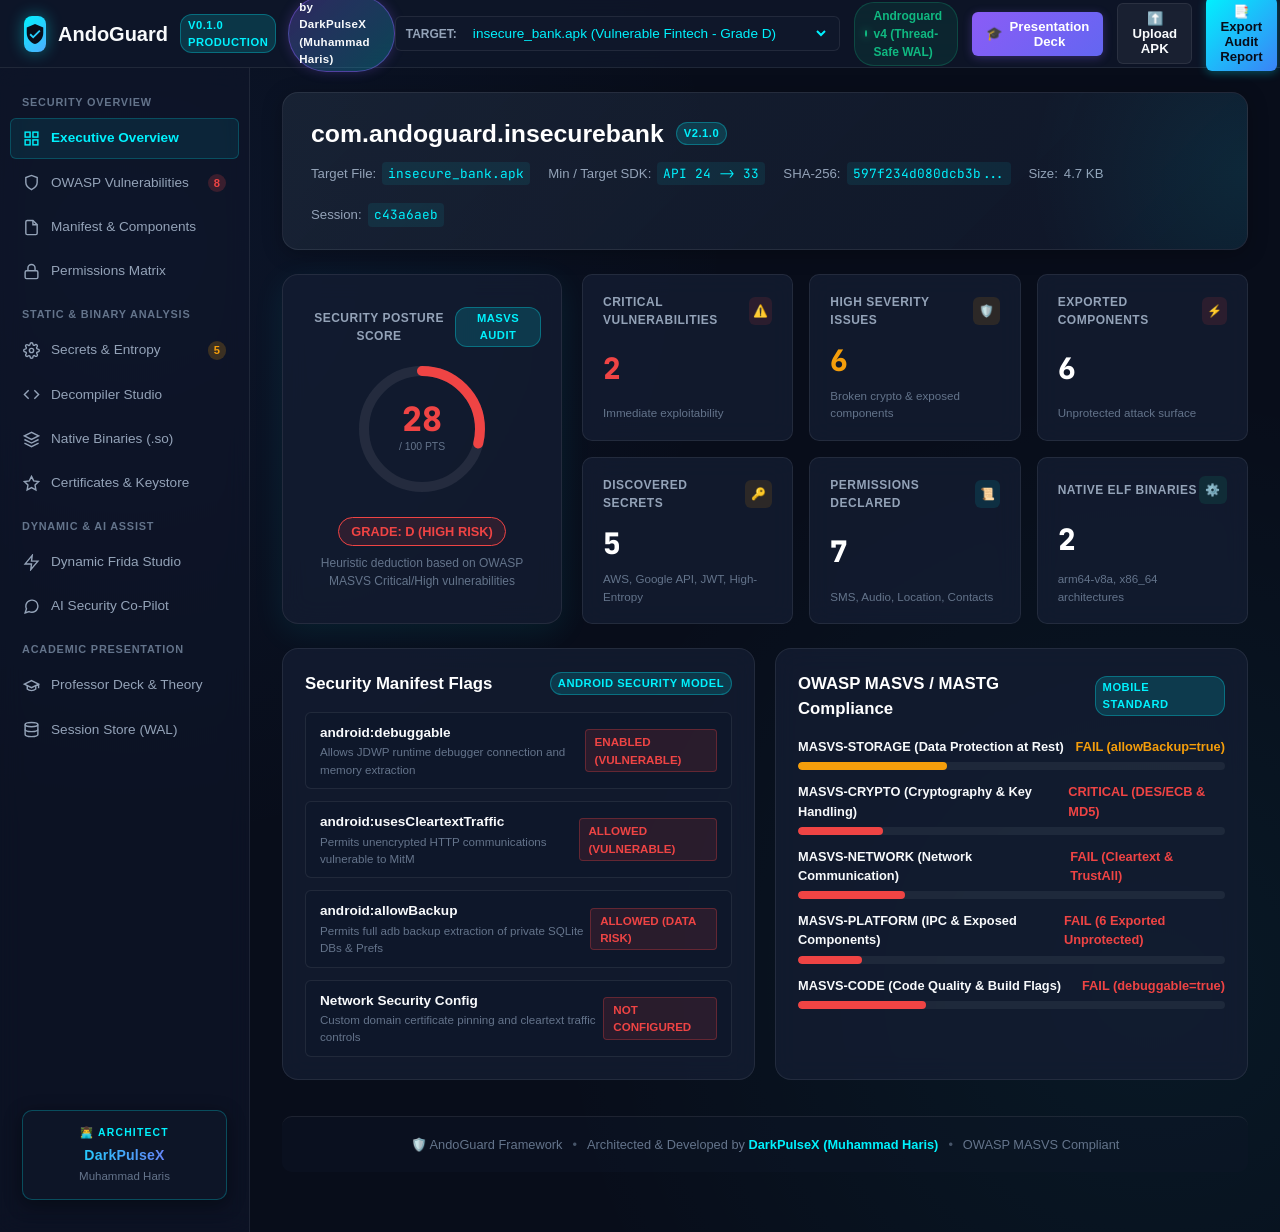
==== commit 9cf85506: "feat(branding): add project architect watermark for DarkPulseX (Muhammad Haris) - Add DarkPulseX (Mu" ====
--- a/dashboard.html
+++ b/dashboard.html
@@ -1172,6 +1172,411 @@
   }
 }
 
+/* ==========================================================================
+   Analysis Processing Cyber Loader Overlay & Toast Notifications
+   ========================================================================== */
+
+.analysis-overlay {
+  position: fixed;
+  inset: 0;
+  background: rgba(7, 11, 22, 0.88);
+  backdrop-filter: blur(14px);
+  -webkit-backdrop-filter: blur(14px);
+  display: flex;
+  align-items: center;
+  justify-content: center;
+  z-index: 9999;
+  animation: fadeInOverlay 0.25s ease-out forwards;
+}
+
+@keyframes fadeInOverlay {
+  from { opacity: 0; }
+  to { opacity: 1; }
+}
+
+.loader-card {
+  background: rgba(15, 23, 42, 0.94);
+  border: 1px solid rgba(0, 242, 254, 0.45);
+  border-radius: var(--radius-lg);
+  padding: 36px 32px;
+  max-width: 520px;
+  width: 90%;
+  text-align: center;
+  box-shadow: 0 0 50px rgba(0, 242, 254, 0.2), 0 25px 50px -12px rgba(0, 0, 0, 0.7);
+  position: relative;
+  overflow: hidden;
+  animation: scaleInCard 0.3s cubic-bezier(0.16, 1, 0.3, 1) forwards;
+}
+
+.loader-card::before {
+  content: "";
+  position: absolute;
+  top: 0;
+  left: -100%;
+  width: 200%;
+  height: 3px;
+  background: linear-gradient(90deg, transparent, var(--cyan-glow), var(--purple-glow), transparent);
+  animation: scanningBeam 2.5s infinite linear;
+}
+
+@keyframes scanningBeam {
+  0% { transform: translateX(0); }
+  100% { transform: translateX(50%); }
+}
+
+@keyframes scaleInCard {
+  from { transform: scale(0.92); opacity: 0; }
+  to { transform: scale(1); opacity: 1; }
+}
+
+/* Cyber Rotating Spinner */
+.cyber-spinner-wrap {
+  position: relative;
+  width: 96px;
+  height: 96px;
+  margin: 0 auto 20px;
+  display: flex;
+  align-items: center;
+  justify-content: center;
+}
+
+.cyber-ring {
+  position: absolute;
+  border-radius: 50%;
+}
+
+.ring-outer {
+  inset: 0;
+  border: 3px solid transparent;
+  border-top-color: var(--cyan-glow);
+  border-bottom-color: var(--purple-glow);
+  animation: rotateClockwise 1.4s linear infinite;
+}
+
+.ring-inner {
+  inset: 12px;
+  border: 2.5px solid transparent;
+  border-left-color: var(--blue-glow);
+  border-right-color: #38bdf8;
+  animation: rotateCounter 1s linear infinite;
+}
+
+.cyber-shield-icon {
+  font-size: 2.2rem;
+  animation: shieldPulse 1.8s ease-in-out infinite alternate;
+  filter: drop-shadow(0 0 10px rgba(0, 242, 254, 0.6));
+}
+
+@keyframes rotateClockwise {
+  from { transform: rotate(0deg); }
+  to { transform: rotate(360deg); }
+}
+
+@keyframes rotateCounter {
+  from { transform: rotate(360deg); }
+  to { transform: rotate(0deg); }
+}
+
+@keyframes shieldPulse {
+  0% { transform: scale(0.92); opacity: 0.85; }
+  100% { transform: scale(1.1); opacity: 1; }
+}
+
+.loader-title {
+  font-size: 1.35rem;
+  font-weight: 700;
+  color: #fff;
+  margin-bottom: 8px;
+  letter-spacing: -0.01em;
+}
+
+.loader-sub {
+  font-size: 0.88rem;
+  color: var(--text-muted);
+  margin-bottom: 24px;
+  min-height: 22px;
+  line-height: 1.4;
+}
+
+/* Loader Progress Track */
+.loader-progress-wrap {
+  width: 100%;
+  height: 8px;
+  background: rgba(255, 255, 255, 0.08);
+  border-radius: 999px;
+  overflow: hidden;
+  margin-bottom: 10px;
+  box-shadow: inset 0 1px 3px rgba(0, 0, 0, 0.4);
+}
+
+.loader-progress-bar {
+  height: 100%;
+  background: linear-gradient(90deg, #00f2fe, #3b82f6, #8b5cf6, #00f2fe);
+  background-size: 200% 100%;
+  border-radius: 999px;
+  transition: width 0.3s ease;
+  animation: progressGradient 2s linear infinite;
+  box-shadow: 0 0 12px rgba(0, 242, 254, 0.6);
+}
+
+@keyframes progressGradient {
+  0% { background-position: 0% 50%; }
+  100% { background-position: 200% 50%; }
+}
+
+.loader-stats {
+  display: flex;
+  justify-content: space-between;
+  font-size: 0.78rem;
+  color: var(--text-dim);
+  font-family: var(--font-code);
+  margin-bottom: 24px;
+}
+
+.loader-stats span:first-child {
+  color: var(--cyan-glow);
+  font-weight: 500;
+  max-width: 75%;
+  overflow: hidden;
+  text-overflow: ellipsis;
+  white-space: nowrap;
+}
+
+/* 4 Phase Steps */
+.loader-steps {
+  display: grid;
+  grid-template-columns: repeat(2, 1fr);
+  gap: 8px;
+  text-align: left;
+}
+
+.loader-step {
+  display: flex;
+  align-items: center;
+  gap: 8px;
+  font-size: 0.78rem;
+  color: var(--text-dim);
+  padding: 6px 10px;
+  background: rgba(255, 255, 255, 0.03);
+  border-radius: var(--radius-sm);
+  border: 1px solid transparent;
+  transition: var(--transition);
+}
+
+.loader-step .step-dot {
+  width: 7px;
+  height: 7px;
+  border-radius: 50%;
+  background: #475569;
+}
+
+.loader-step.active {
+  color: #fff;
+  background: rgba(0, 242, 254, 0.08);
+  border-color: rgba(0, 242, 254, 0.3);
+}
+
+.loader-step.active .step-dot {
+  background: var(--cyan-glow);
+  box-shadow: 0 0 8px var(--cyan-glow);
+  animation: dotPulse 1s infinite alternate;
+}
+
+.loader-step.completed {
+  color: var(--success);
+  background: var(--success-bg);
+  border-color: rgba(16, 185, 129, 0.25);
+}
+
+.loader-step.completed .step-dot {
+  background: var(--success);
+}
+
+@keyframes dotPulse {
+  from { transform: scale(0.8); opacity: 0.6; }
+  to { transform: scale(1.3); opacity: 1; }
+}
+
+/* Toast Notifications */
+.toast-container {
+  position: fixed;
+  bottom: 24px;
+  right: 24px;
+  z-index: 10000;
+  display: flex;
+  flex-direction: column;
+  gap: 10px;
+  pointer-events: none;
+}
+
+.toast {
+  pointer-events: auto;
+  background: rgba(15, 23, 42, 0.95);
+  border: 1px solid var(--border-accent);
+  border-radius: var(--radius-md);
+  padding: 14px 18px;
+  color: var(--text-main);
+  box-shadow: 0 10px 30px rgba(0, 0, 0, 0.6);
+  backdrop-filter: blur(12px);
+  display: flex;
+  align-items: center;
+  gap: 12px;
+  min-width: 300px;
+  max-width: 420px;
+  animation: slideInToast 0.3s cubic-bezier(0.16, 1, 0.3, 1) forwards;
+  transition: var(--transition);
+}
+
+.toast.toast-success {
+  border-left: 4px solid var(--success);
+}
+
+.toast.toast-warning {
+  border-left: 4px solid var(--warning);
+}
+
+.toast.toast-danger {
+  border-left: 4px solid var(--danger);
+}
+
+.toast.toast-info {
+  border-left: 4px solid var(--cyan-glow);
+}
+
+.toast-icon {
+  font-size: 1.3rem;
+  flex-shrink: 0;
+}
+
+.toast-body {
+  flex: 1;
+}
+
+.toast-title {
+  font-size: 0.88rem;
+  font-weight: 600;
+  color: #fff;
+}
+
+.toast-message {
+  font-size: 0.78rem;
+  color: var(--text-muted);
+  margin-top: 2px;
+}
+
+@keyframes slideInToast {
+  from { transform: translateX(100%); opacity: 0; }
+  to { transform: translateX(0); opacity: 1; }
+}
+
+@keyframes fadeOutToast {
+  from { transform: translateX(0); opacity: 1; }
+  to { transform: translateX(100%); opacity: 0; }
+}
+
+/* ==========================================================================
+   DarkPulseX (Muhammad Haris) Author Watermarks
+   ========================================================================== */
+
+.nav-author-badge {
+  font-size: 0.72rem;
+  font-weight: 600;
+  color: #f8fafc;
+  background: linear-gradient(135deg, rgba(139, 92, 246, 0.28), rgba(0, 242, 254, 0.22));
+  border: 1px solid rgba(139, 92, 246, 0.45);
+  padding: 3px 10px;
+  border-radius: 999px;
+  letter-spacing: 0.3px;
+  box-shadow: 0 0 12px rgba(139, 92, 246, 0.25);
+  display: inline-flex;
+  align-items: center;
+}
+
+.sidebar-watermark {
+  margin-top: auto;
+  padding: 14px 12px;
+  background: rgba(15, 23, 42, 0.75);
+  border: 1px solid rgba(0, 242, 254, 0.25);
+  border-radius: var(--radius-md);
+  margin-left: 12px;
+  margin-right: 12px;
+  margin-bottom: 16px;
+  text-align: center;
+  box-shadow: 0 4px 18px rgba(0, 0, 0, 0.4);
+}
+
+.watermark-badge {
+  font-size: 0.65rem;
+  font-weight: 700;
+  letter-spacing: 1.2px;
+  color: var(--cyan-glow);
+  text-transform: uppercase;
+  margin-bottom: 4px;
+}
+
+.watermark-name {
+  font-size: 0.88rem;
+  font-weight: 700;
+  color: #fff;
+  letter-spacing: 0.2px;
+  background: linear-gradient(90deg, #00f2fe, #8b5cf6);
+  -webkit-background-clip: text;
+  -webkit-text-fill-color: transparent;
+}
+
+.watermark-sub {
+  font-size: 0.72rem;
+  color: var(--text-dim);
+  margin-top: 2px;
+}
+
+.app-watermark-footer {
+  margin-top: 36px;
+  padding: 18px 24px;
+  border-top: 1px solid var(--border-subtle);
+  background: rgba(15, 23, 42, 0.4);
+  text-align: center;
+  font-size: 0.8rem;
+  color: var(--text-dim);
+  border-radius: var(--radius-md);
+}
+
+.watermark-content {
+  display: flex;
+  align-items: center;
+  justify-content: center;
+  gap: 10px;
+  flex-wrap: wrap;
+}
+
+.watermark-content strong {
+  color: var(--cyan-glow);
+}
+
+.dot-separator {
+  color: #475569;
+}
+
+.deck-author-banner {
+  background: rgba(139, 92, 246, 0.12);
+  border: 1px solid rgba(139, 92, 246, 0.35);
+  border-radius: var(--radius-sm);
+  padding: 8px 14px;
+  display: inline-flex;
+  align-items: center;
+  gap: 8px;
+  font-size: 0.85rem;
+  color: var(--text-main);
+  margin-bottom: 14px;
+}
+
+.deck-author-banner strong {
+  color: var(--cyan-glow);
+  font-weight: 700;
+}
+
+
+
 </style>
 </head>
 <body>
@@ -1185,6 +1590,7 @@
       </div>
       <span>AndoGuard</span>
       <span class="nav-tag">v0.1.0 Production</span>
+      <span class="nav-author-badge">by DarkPulseX (Muhammad Haris)</span>
     </a>
 
     <div class="nav-controls">
@@ -1277,6 +1683,12 @@
         <svg viewBox="0 0 24 24" fill="none" stroke="currentColor" stroke-width="2"><ellipse cx="12" cy="5" rx="9" ry="3"/><path d="M21 12c0 1.66-4 3-9 3s-9-1.34-9-3"/><path d="M3 5v14c0 1.66 4 3 9 3s9-1.34 9-3V5"/></svg>
         <span>Session Store (WAL)</span>
       </a>
+
+      <div class="sidebar-watermark">
+        <div class="watermark-badge">👨‍💻 ARCHITECT</div>
+        <div class="watermark-name">DarkPulseX</div>
+        <div class="watermark-sub">Muhammad Haris</div>
+      </div>
     </nav>
 
     <!-- Main Dynamic Content -->
@@ -1675,6 +2087,10 @@
           <!-- Slide 1 -->
           <article class="slide-card">
             <span class="slide-badge">SLIDE 1 — PROJECT MISSION & IDENTITY</span>
+            <div class="deck-author-banner">
+              <span>👨‍💻 Project Architect & Lead Researcher:</span>
+              <strong>DarkPulseX (Muhammad Haris)</strong>
+            </div>
             <h3>AndoGuard: Production-Grade Android Binary Analysis & Auditing Framework</h3>
             <p style="color: var(--text-muted); font-size: 0.9rem; line-height: 1.6;">
               A library-first, offline-first security assessment platform designed for authorized reverse engineering, compliance verification against OWASP MASVS, and runtime instrumentation.
@@ -1764,6 +2180,17 @@
         </div>
       </section>
 
+      <!-- App Footer Watermark -->
+      <footer class="app-watermark-footer">
+        <div class="watermark-content">
+          <span>🛡️ AndoGuard Framework</span>
+          <span class="dot-separator">•</span>
+          <span>Architected & Developed by <strong>DarkPulseX (Muhammad Haris)</strong></span>
+          <span class="dot-separator">•</span>
+          <span>OWASP MASVS Compliant</span>
+        </div>
+      </footer>
+
     </main>
   </div>
 
@@ -1802,6 +2229,51 @@
       </a>
     </div>
   </dialog>
+
+  <!-- Analysis Processing Cyber Loader Overlay -->
+  <div id="analysisOverlay" class="analysis-overlay" style="display: none;" role="status" aria-live="polite">
+    <div class="loader-card">
+      <div class="cyber-spinner-wrap">
+        <div class="cyber-ring ring-outer"></div>
+        <div class="cyber-ring ring-inner"></div>
+        <div class="cyber-shield-icon">🛡️</div>
+      </div>
+      
+      <h3 id="loaderTitle" class="loader-title">Analyzing Android Package</h3>
+      <p id="loaderSub" class="loader-sub">Extracting binary payload and parsing AndroidManifest.xml...</p>
+      
+      <div class="loader-progress-wrap">
+        <div id="loaderProgressBar" class="loader-progress-bar" style="width: 15%;"></div>
+      </div>
+      
+      <div class="loader-stats">
+        <span id="loaderTargetName">sample.apk</span>
+        <span id="loaderPercent">15%</span>
+      </div>
+      
+      <div class="loader-steps">
+        <div class="loader-step active" id="step-ingest">
+          <span class="step-dot"></span>
+          <span>1. Ingest Payload</span>
+        </div>
+        <div class="loader-step" id="step-manifest">
+          <span class="step-dot"></span>
+          <span>2. Manifest & Flags</span>
+        </div>
+        <div class="loader-step" id="step-bytecode">
+          <span class="step-dot"></span>
+          <span>3. Smali Decompile</span>
+        </div>
+        <div class="loader-step" id="step-vulns">
+          <span class="step-dot"></span>
+          <span>4. OWASP Audit</span>
+        </div>
+      </div>
+    </div>
+  </div>
+
+  <!-- Toast Container for Notifications -->
+  <div id="toastContainer" class="toast-container" aria-live="assertive"></div>
 
   <script>
 /**
@@ -2521,45 +2993,209 @@
     }
   }
 
+  showLoader(title, subtitle, filename) {
+    const overlay = document.getElementById("analysisOverlay");
+    const tEl = document.getElementById("loaderTitle");
+    const sEl = document.getElementById("loaderSub");
+    const fEl = document.getElementById("loaderTargetName");
+    const pBar = document.getElementById("loaderProgressBar");
+    const pText = document.getElementById("loaderPercent");
+
+    if (tEl) tEl.textContent = title || "Analyzing Android Package";
+    if (sEl) sEl.textContent = subtitle || "Extracting binary payload & running static audits...";
+    if (fEl) fEl.textContent = filename || "sample.apk";
+    if (pBar) pBar.style.width = "12%";
+    if (pText) pText.textContent = "12%";
+
+    ["step-ingest", "step-manifest", "step-bytecode", "step-vulns"].forEach((stepId, i) => {
+      const el = document.getElementById(stepId);
+      if (el) el.className = "loader-step" + (i === 0 ? " active" : "");
+    });
+
+    if (overlay) overlay.style.display = "flex";
+
+    const pill = document.getElementById("engineStatusPill");
+    const pillText = document.getElementById("engineStatusText");
+    if (pill) pill.classList.add("analyzing");
+    if (pillText) pillText.textContent = `Processing ${filename || "target"}...`;
+  }
+
+  updateLoader(percent, stepId, subtitle) {
+    const pBar = document.getElementById("loaderProgressBar");
+    const pText = document.getElementById("loaderPercent");
+    const sEl = document.getElementById("loaderSub");
+
+    if (pBar) pBar.style.width = `${percent}%`;
+    if (pText) pText.textContent = `${percent}%`;
+    if (subtitle && sEl) sEl.textContent = subtitle;
+
+    const steps = ["step-ingest", "step-manifest", "step-bytecode", "step-vulns"];
+    const targetIdx = steps.indexOf(stepId);
+    if (targetIdx !== -1) {
+      steps.forEach((s, idx) => {
+        const el = document.getElementById(s);
+        if (!el) return;
+        if (idx < targetIdx) {
+          el.className = "loader-step completed";
+        } else if (idx === targetIdx) {
+          el.className = "loader-step active";
+        } else {
+          el.className = "loader-step";
+        }
+      });
+    }
+  }
+
+  hideLoader() {
+    const overlay = document.getElementById("analysisOverlay");
+    const pBar = document.getElementById("loaderProgressBar");
+    const pText = document.getElementById("loaderPercent");
+
+    if (pBar) pBar.style.width = "100%";
+    if (pText) pText.textContent = "100%";
+
+    ["step-ingest", "step-manifest", "step-bytecode", "step-vulns"].forEach(s => {
+      const el = document.getElementById(s);
+      if (el) el.className = "loader-step completed";
+    });
+
+    setTimeout(() => {
+      if (overlay) overlay.style.display = "none";
+      const pill = document.getElementById("engineStatusPill");
+      const pillText = document.getElementById("engineStatusText");
+      if (pill) pill.classList.remove("analyzing");
+      if (pillText) pillText.textContent = "Androguard v4 (Thread-Safe WAL)";
+    }, 450);
+  }
+
+  showToast(title, message, type = "success") {
+    const container = document.getElementById("toastContainer");
+    if (!container) return;
+
+    const toast = document.createElement("div");
+    toast.className = `toast toast-${type}`;
+    const icon = type === "success" ? "🛡️" : (type === "warning" ? "⚠️" : (type === "danger" ? "🚨" : "ℹ️"));
+    toast.innerHTML = `
+      <div class="toast-icon">${icon}</div>
+      <div class="toast-body">
+        <div class="toast-title">${title}</div>
+        <div class="toast-message">${message}</div>
+      </div>
+    `;
+    container.appendChild(toast);
+
+    setTimeout(() => {
+      toast.style.animation = "fadeOutToast 0.3s cubic-bezier(0.16, 1, 0.3, 1) forwards";
+      setTimeout(() => toast.remove(), 300);
+    }, 4500);
+  }
+
   async switchTarget(sampleName) {
     this.currentDatasetKey = sampleName;
+    this.showLoader("Switching Analysis Target", `Loading security telemetry for ${sampleName}...`, sampleName);
+
+    let simulated = 20;
+    const interval = setInterval(() => {
+      if (simulated < 85) {
+        simulated += 18;
+        if (simulated > 50) {
+          this.updateLoader(simulated, "step-bytecode", "Loading decompiled classes and smali instructions...");
+        } else {
+          this.updateLoader(simulated, "step-manifest", "Parsing security flags and permission matrix...");
+        }
+      }
+    }, 150);
+
     try {
       const res = await fetch("/api/open", {
         method: "POST",
         headers: { "Content-Type": "application/json" },
         body: JSON.stringify({ sample: sampleName })
       });
+      clearInterval(interval);
       if (res.ok) {
+        this.updateLoader(100, "step-vulns", "Telemetry Ready!");
         await this.loadData();
+        this.hideLoader();
+        const score = this.currentData?.security_score ?? "N/A";
+        const grade = this.currentData?.risk_grade ?? "";
+        this.showToast("Target Loaded", `${sampleName} active. Score: ${score}/100 (${grade})`, "info");
         return;
       }
     } catch (e) {
+      clearInterval(interval);
       // offline fallback
     }
 
     if (DEMO_DATASETS[sampleName]) {
+      this.updateLoader(100, "step-vulns", "Verification Suite Telemetry Loaded!");
       this.currentData = DEMO_DATASETS[sampleName];
       this.renderAll();
       this.loadClasses();
+      this.hideLoader();
+      this.showToast("Target Loaded", `${sampleName} loaded from verification suite.`, "info");
+    } else {
+      this.hideLoader();
     }
   }
 
   async uploadFile(file) {
+    const sizeStr = file.size > 1048576 
+      ? (file.size / 1048576).toFixed(2) + " MB" 
+      : (file.size / 1024).toFixed(1) + " KB";
+      
+    this.uploadModal.close();
+    this.showLoader(
+      "Ingesting & Auditing Android Binary", 
+      `Uploading ${file.name} (${sizeStr}) to AndoGuard Engine...`, 
+      file.name
+    );
+
+    // Dynamic progress ticker while server processes decompilation
+    let simulated = 15;
+    const progressInterval = setInterval(() => {
+      if (simulated < 88) {
+        simulated += Math.floor(Math.random() * 8) + 4;
+        if (simulated >= 25 && simulated < 50) {
+          this.updateLoader(simulated, "step-manifest", "Parsing AndroidManifest.xml & Security Flags...");
+        } else if (simulated >= 50 && simulated < 75) {
+          this.updateLoader(simulated, "step-bytecode", "Decompiling Dalvik Bytecode, Classes, and Smali...");
+        } else if (simulated >= 75) {
+          this.updateLoader(simulated, "step-vulns", "Executing OWASP MASVS Security Checks & Shannon Entropy...");
+        } else {
+          this.updateLoader(simulated, "step-ingest", `Ingesting ${file.name} (${sizeStr})...`);
+        }
+      }
+    }, 280);
+
     try {
       const res = await fetch("/api/upload", {
         method: "POST",
         headers: { "Content-Type": "application/octet-stream" },
         body: file
       });
+      clearInterval(progressInterval);
+
       if (res.ok) {
-        this.uploadModal.close();
-        alert(`Target ${file.name} successfully analyzed!`);
+        this.updateLoader(100, "step-vulns", "Audit Complete! Synchronizing Telemetry...");
         await this.loadData();
+        this.hideLoader();
+        this.switchTab("tab-overview");
+        const count = this.currentData?.findings?.length || 0;
+        const grade = this.currentData?.risk_grade || "Evaluated";
+        this.showToast(
+          "Audit Completed", 
+          `Target ${file.name} successfully analyzed! Identified ${count} findings (Grade: ${grade}).`, 
+          "success"
+        );
       } else {
-        alert("Upload failed. Please ensure file is a valid Android binary.");
+        this.hideLoader();
+        this.showToast("Analysis Error", "Server could not process uploaded APK. Ensure file is a valid Android binary.", "danger");
       }
     } catch (e) {
-      alert("Offline demo mode: unable to upload binary to live server.");
+      clearInterval(progressInterval);
+      this.hideLoader();
+      this.showToast("Offline Mode", `File ${file.name} received. Running in offline presentation mode.`, "info");
     }
   }
 
